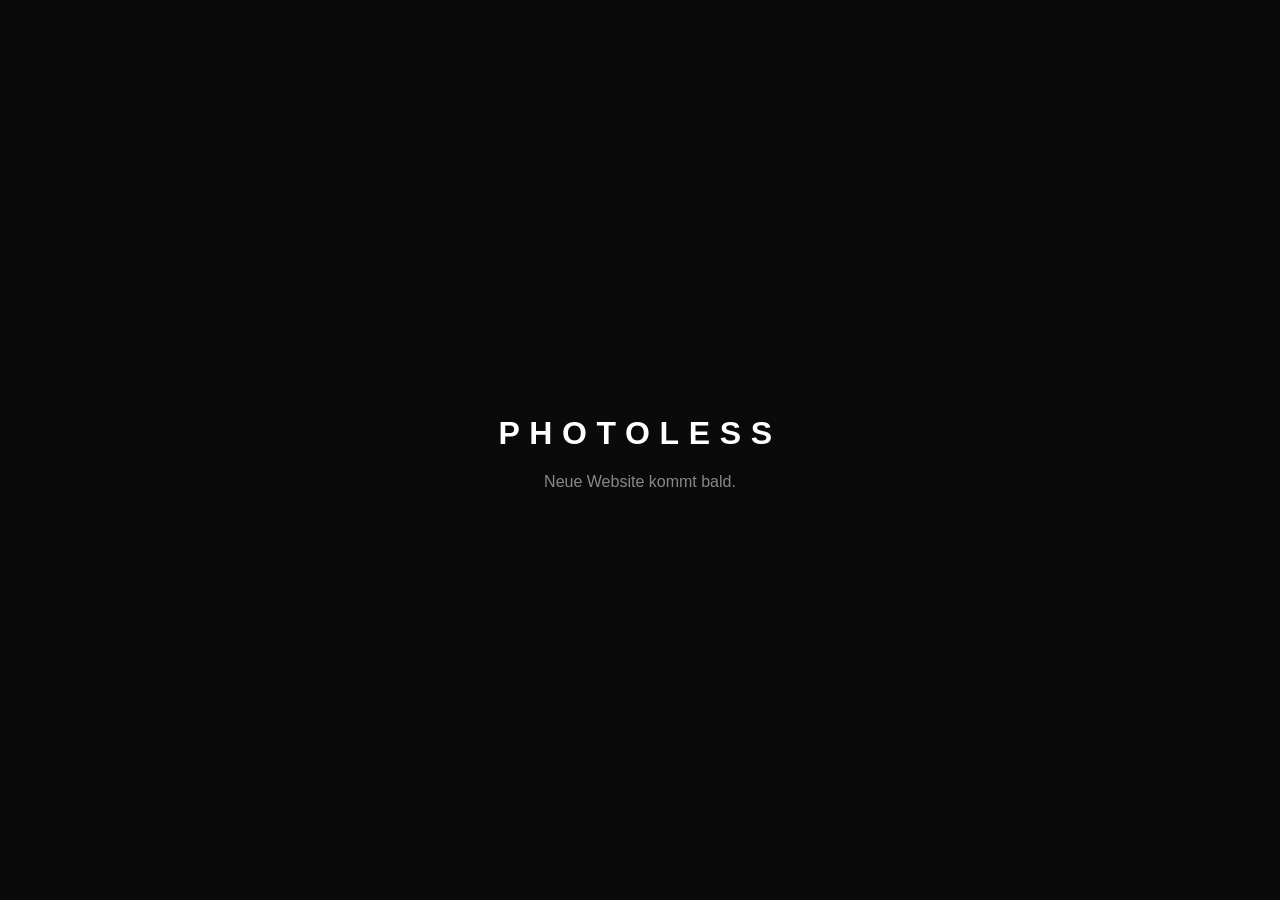
==== index.html @ 4a29cacd "chore: initial scaffold" ====
<!DOCTYPE html>
<html lang="de">
<head>
  <meta charset="UTF-8">
  <meta name="viewport" content="width=device-width, initial-scale=1.0">
  <title>Photoless — Coming Soon</title>
  <style>
    body { margin: 0; font-family: sans-serif; background: #0a0a0a; color: #fff;
           display: flex; align-items: center; justify-content: center; height: 100vh; text-align: center; }
    h1 { font-size: 2rem; letter-spacing: 0.3em; text-transform: uppercase; }
    p  { color: #888; margin-top: 1rem; }
  </style>
</head>
<body>
  <div>
    <h1>Photoless</h1>
    <p>Neue Website kommt bald.</p>
  </div>
</body>
</html>
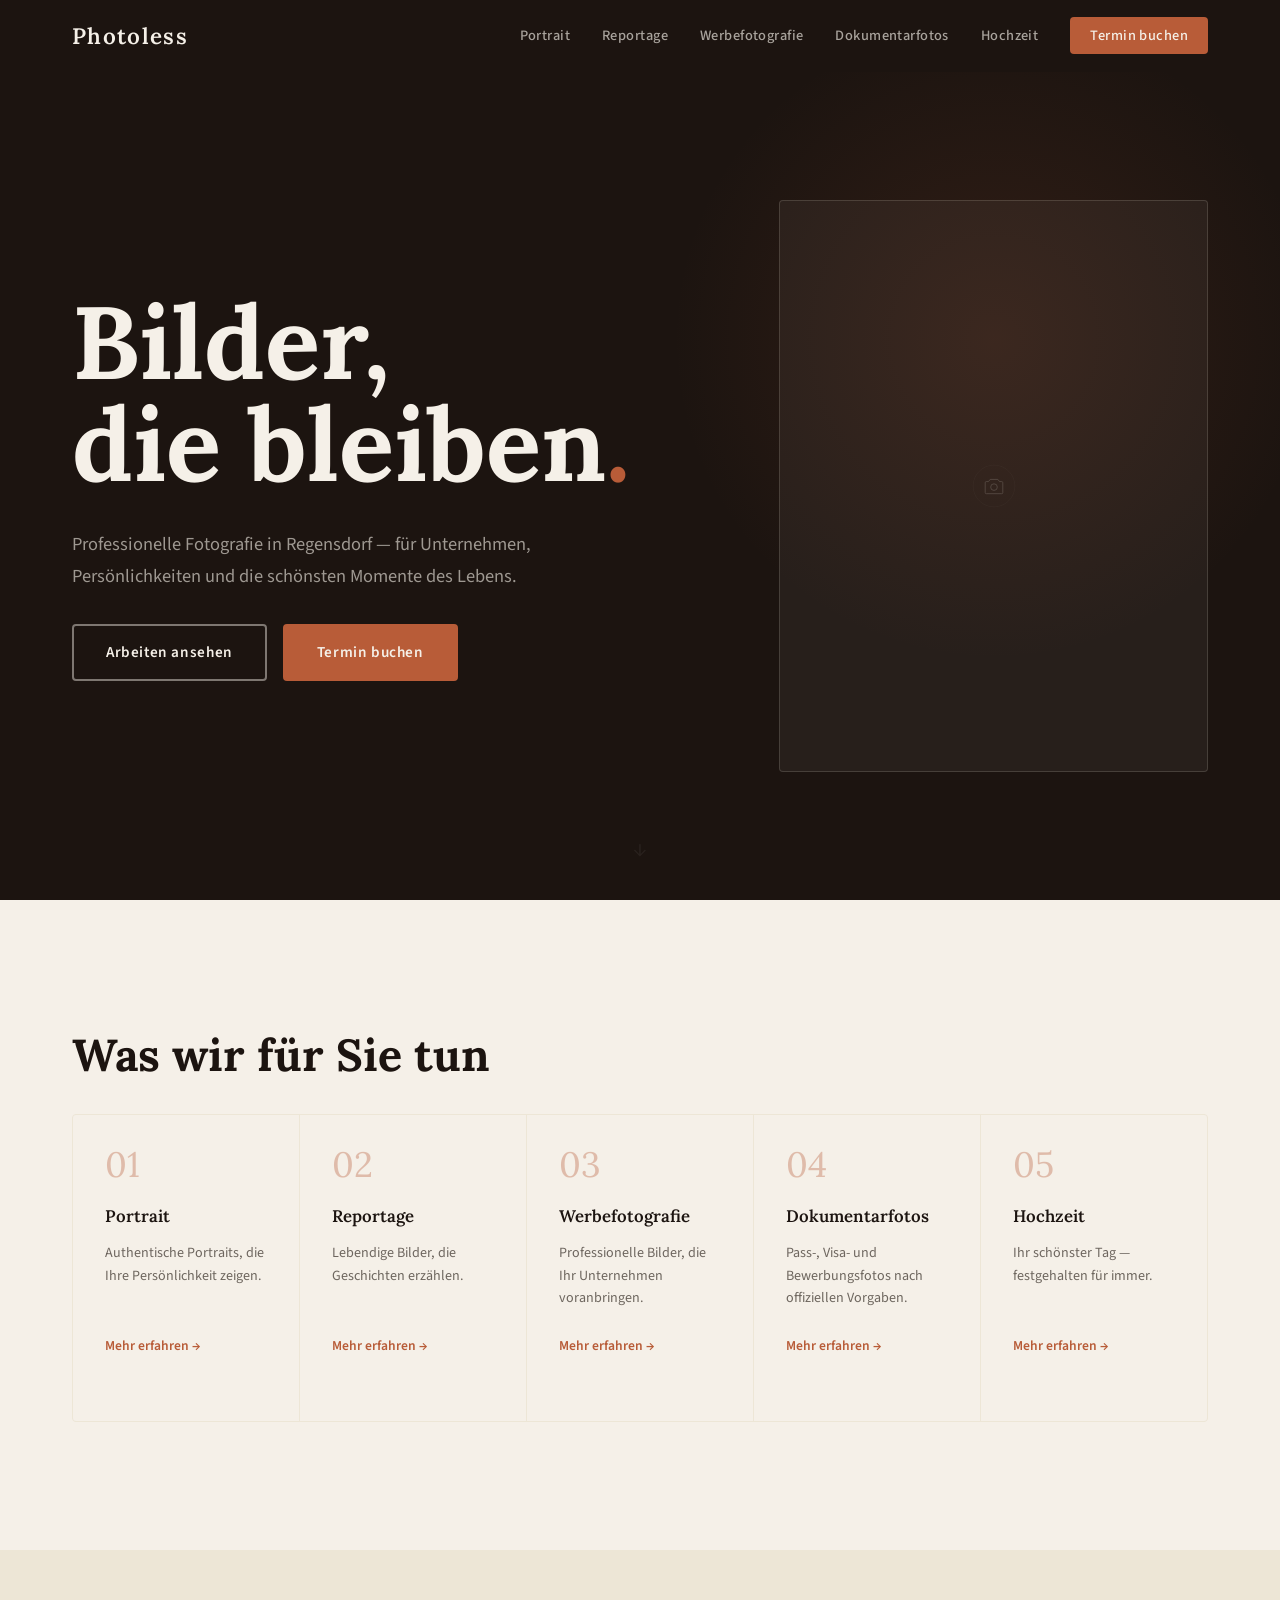
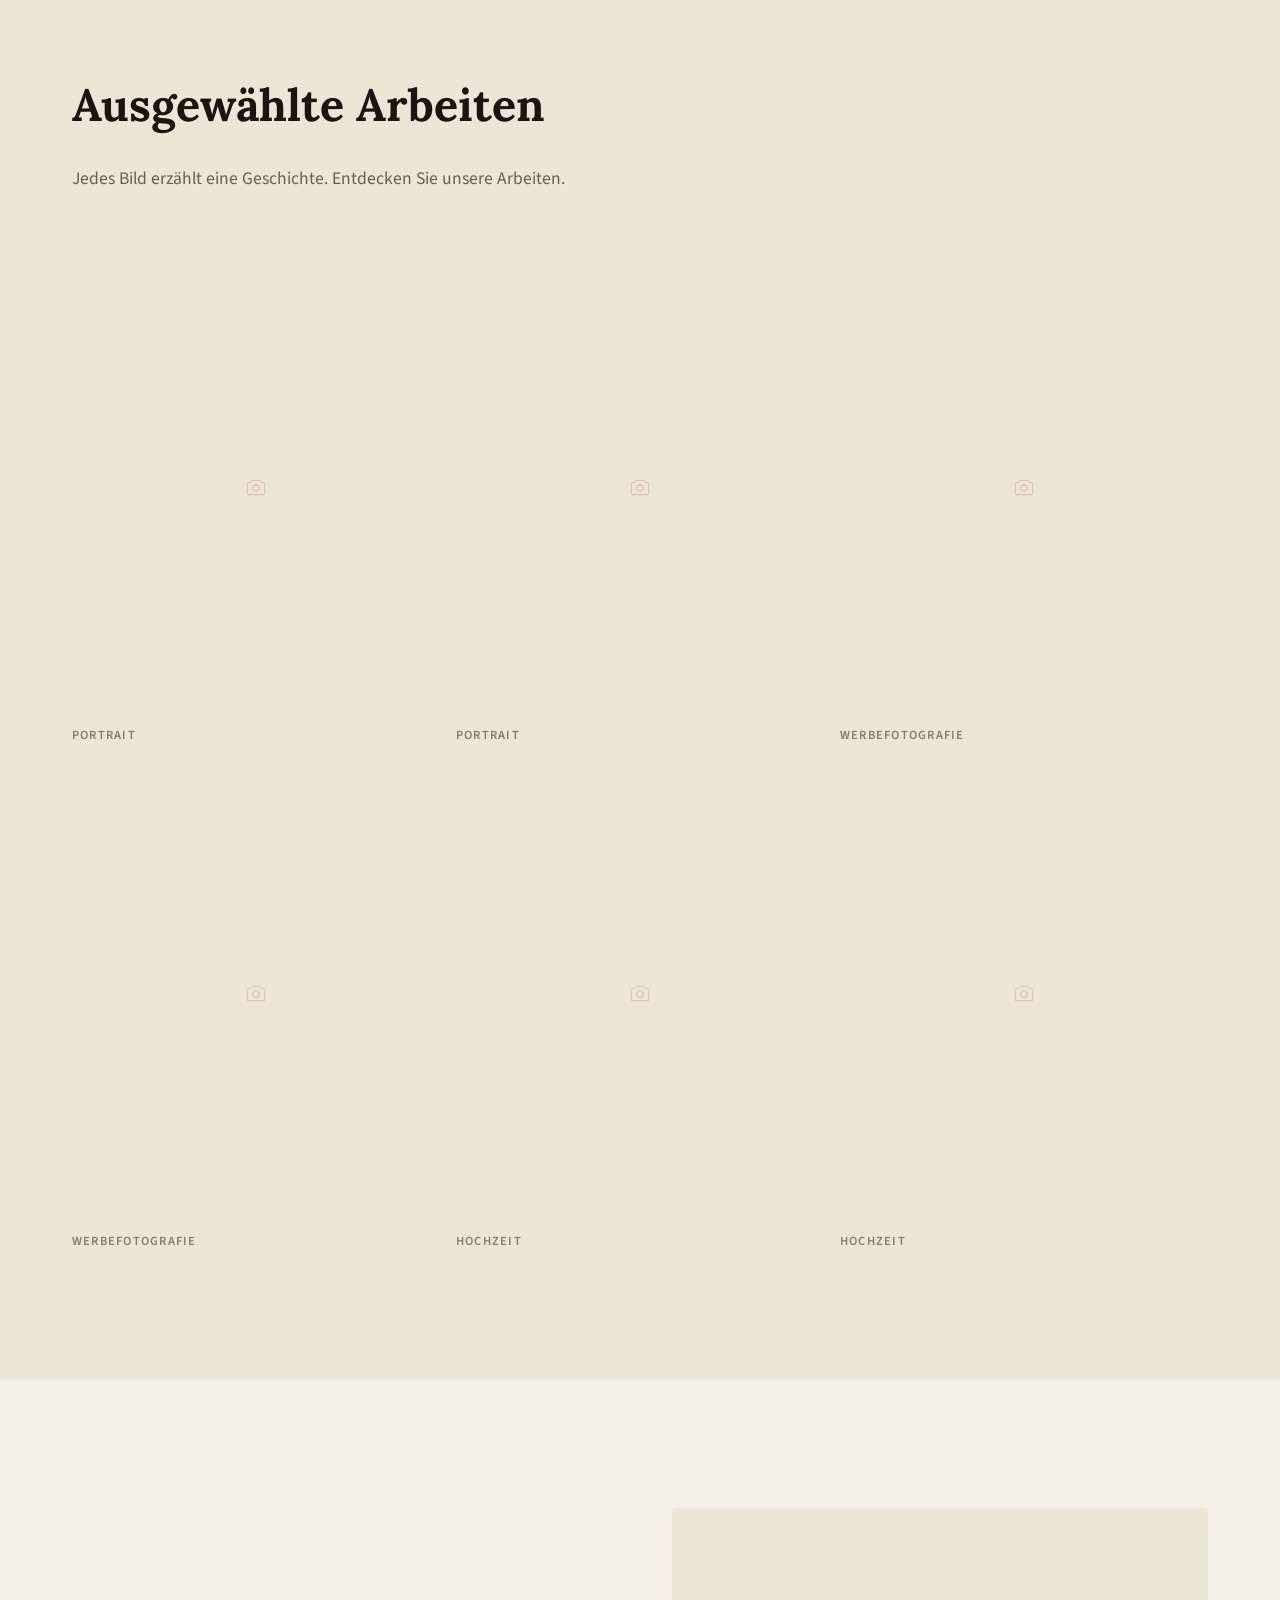
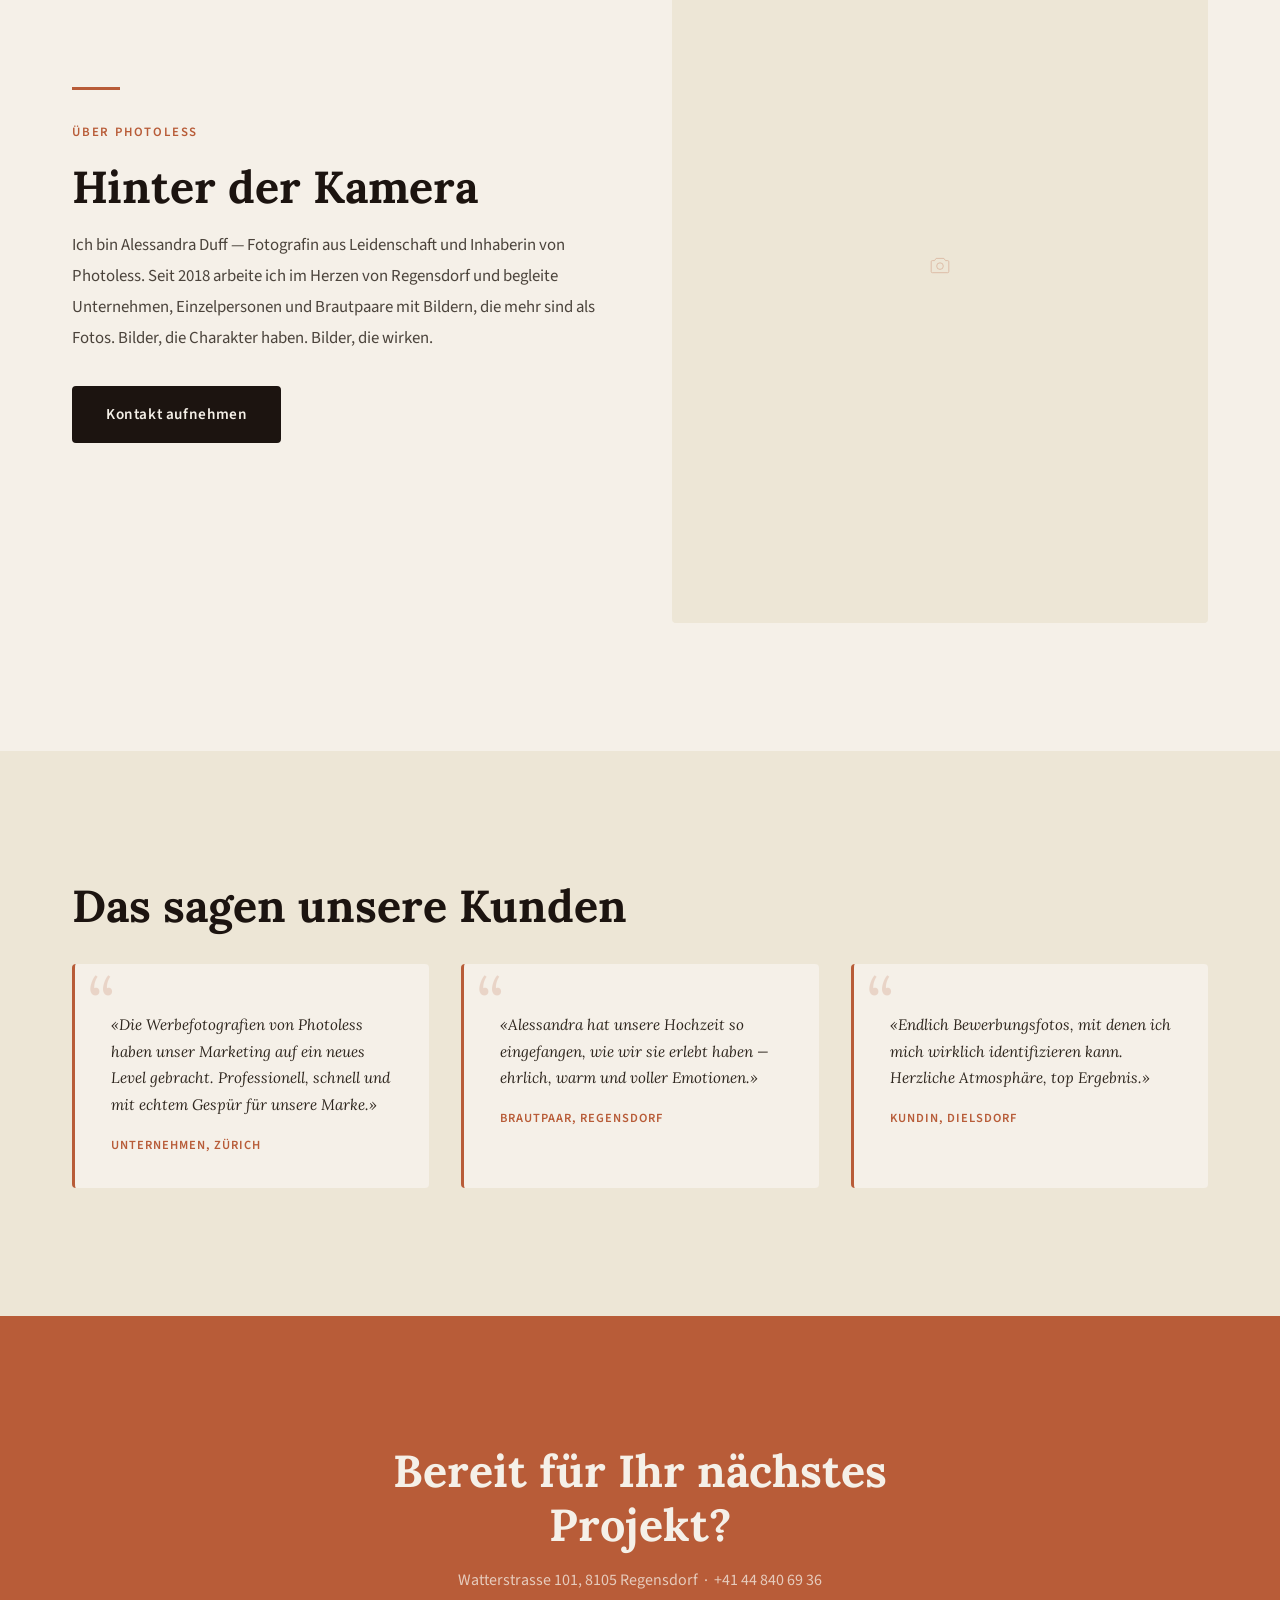
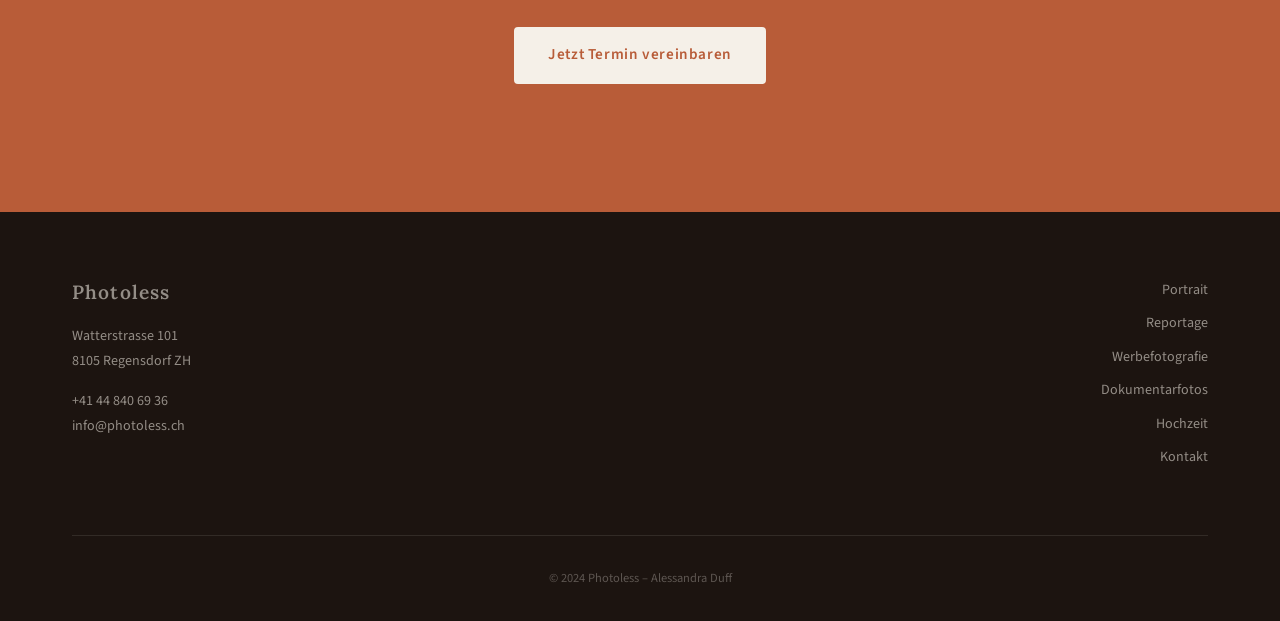
==== commit d600fecf: "feat: homepage" ====
--- a/index.html
+++ b/index.html
@@ -3,18 +3,259 @@
 <head>
   <meta charset="UTF-8">
   <meta name="viewport" content="width=device-width, initial-scale=1.0">
-  <title>Photoless — Coming Soon</title>
-  <style>
-    body { margin: 0; font-family: sans-serif; background: #0a0a0a; color: #fff;
-           display: flex; align-items: center; justify-content: center; height: 100vh; text-align: center; }
-    h1 { font-size: 2rem; letter-spacing: 0.3em; text-transform: uppercase; }
-    p  { color: #888; margin-top: 1rem; }
-  </style>
+  <title>Photoless – Fotostudio Regensdorf | Portrait, Werbung &amp; Hochzeit</title>
+  <meta name="description" content="Professionelle Fotografie in Regensdorf ZH. Portraitfotos, Werbefotografie und Hochzeitsreportagen – individuell, hochwertig, unvergesslich. Jetzt Termin buchen.">
+  <meta property="og:title" content="Photoless – Fotostudio Regensdorf">
+  <meta property="og:description" content="Professionelle Fotografie in Regensdorf ZH. Portraitfotos, Werbefotografie und Hochzeitsreportagen.">
+  <meta property="og:type" content="website">
+  <link rel="icon" href="assets/icons/favicon.svg" type="image/svg+xml">
+  <link rel="preconnect" href="https://fonts.googleapis.com">
+  <link rel="preconnect" href="https://fonts.gstatic.com" crossorigin>
+  <link href="https://fonts.googleapis.com/css2?family=Lora:ital,wght@0,400;0,500;0,600;0,700;1,400;1,500&family=Source+Sans+3:wght@300;400;500;600&display=swap" rel="stylesheet">
+  <link rel="stylesheet" href="css/reset.css">
+  <link rel="stylesheet" href="css/variables.css">
+  <link rel="stylesheet" href="css/style.css">
 </head>
 <body>
-  <div>
-    <h1>Photoless</h1>
-    <p>Neue Website kommt bald.</p>
-  </div>
+
+  <!-- ── HEADER ────────────────────────────────────────────── -->
+  <header class="site-header" id="site-header">
+    <div class="header-inner">
+      <a href="index.html" class="logo">Photoless</a>
+      <nav class="main-nav" id="main-nav" aria-label="Hauptnavigation">
+        <ul>
+          <li><a href="portrait.html">Portrait</a></li>
+          <li><a href="reportage.html">Reportage</a></li>
+          <li><a href="werbung.html">Werbefotografie</a></li>
+          <li><a href="dokumente.html">Dokumentarfotos</a></li>
+          <li><a href="hochzeit.html">Hochzeit</a></li>
+          <li><a href="kontakt.html" class="nav-cta">Termin buchen</a></li>
+        </ul>
+      </nav>
+      <button class="hamburger" id="hamburger" aria-label="Menü öffnen" aria-expanded="false" aria-controls="main-nav">
+        <span></span>
+        <span></span>
+        <span></span>
+      </button>
+    </div>
+  </header>
+
+  <main>
+
+    <!-- ── HERO ──────────────────────────────────────────────── -->
+    <section class="hero">
+      <div class="hero-inner">
+        <div class="hero-text">
+          <h1>Bilder,<br>die bleiben<span class="accent-dot">.</span></h1>
+          <p class="hero-subline">Professionelle Fotografie in Regensdorf — für Unternehmen, Persönlichkeiten und die schönsten Momente des Lebens.</p>
+          <div class="hero-ctas">
+            <a href="#portfolio" class="btn btn-outline">Arbeiten ansehen</a>
+            <a href="kontakt.html" class="btn btn-accent">Termin buchen</a>
+          </div>
+        </div>
+        <div class="hero-visual" aria-hidden="true">
+          <div class="img-placeholder img-placeholder--large">
+            <svg viewBox="0 0 80 80" fill="none" xmlns="http://www.w3.org/2000/svg" aria-hidden="true">
+              <circle cx="40" cy="40" r="38" stroke="currentColor" stroke-width="1" opacity="0.25"/>
+              <path d="M24 52V34a2 2 0 012-2h4l3-4h14l3 4h4a2 2 0 012 2v18a2 2 0 01-2 2H26a2 2 0 01-2-2z" stroke="currentColor" stroke-width="1.5" stroke-linejoin="round"/>
+              <circle cx="40" cy="42" r="6" stroke="currentColor" stroke-width="1.5"/>
+            </svg>
+          </div>
+        </div>
+      </div>
+      <div class="hero-scroll-hint" aria-hidden="true">↓</div>
+    </section>
+
+    <!-- ── SERVICES ──────────────────────────────────────────── -->
+    <section class="services section-pad" id="leistungen">
+      <div class="container">
+        <h2 class="section-title fade-in">Was wir für Sie tun</h2>
+        <div class="services-grid">
+          <a href="portrait.html" class="service-card fade-in">
+            <span class="service-num">01</span>
+            <h3>Portrait</h3>
+            <p>Authentische Portraits, die Ihre Persönlichkeit zeigen.</p>
+            <span class="service-arrow">Mehr erfahren →</span>
+          </a>
+          <a href="reportage.html" class="service-card fade-in">
+            <span class="service-num">02</span>
+            <h3>Reportage</h3>
+            <p>Lebendige Bilder, die Geschichten erzählen.</p>
+            <span class="service-arrow">Mehr erfahren →</span>
+          </a>
+          <a href="werbung.html" class="service-card fade-in">
+            <span class="service-num">03</span>
+            <h3>Werbefotografie</h3>
+            <p>Professionelle Bilder, die Ihr Unternehmen voranbringen.</p>
+            <span class="service-arrow">Mehr erfahren →</span>
+          </a>
+          <a href="dokumente.html" class="service-card fade-in">
+            <span class="service-num">04</span>
+            <h3>Dokumentarfotos</h3>
+            <p>Pass-, Visa- und Bewerbungsfotos nach offiziellen Vorgaben.</p>
+            <span class="service-arrow">Mehr erfahren →</span>
+          </a>
+          <a href="hochzeit.html" class="service-card fade-in">
+            <span class="service-num">05</span>
+            <h3>Hochzeit</h3>
+            <p>Ihr schönster Tag — festgehalten für immer.</p>
+            <span class="service-arrow">Mehr erfahren →</span>
+          </a>
+        </div>
+      </div>
+    </section>
+
+    <!-- ── PORTFOLIO TEASER ───────────────────────────────────── -->
+    <section class="portfolio section-pad" id="portfolio">
+      <div class="container">
+        <div class="section-header fade-in">
+          <h2 class="section-title">Ausgewählte Arbeiten</h2>
+          <p>Jedes Bild erzählt eine Geschichte. Entdecken Sie unsere Arbeiten.</p>
+        </div>
+        <div class="portfolio-grid">
+          <a href="portrait.html" class="portfolio-item fade-in">
+            <div class="img-placeholder" role="img" aria-label="Portraitfoto">
+              <svg viewBox="0 0 80 80" fill="none" xmlns="http://www.w3.org/2000/svg" aria-hidden="true">
+                <path d="M24 52V34a2 2 0 012-2h4l3-4h14l3 4h4a2 2 0 012 2v18a2 2 0 01-2 2H26a2 2 0 01-2-2z" stroke="currentColor" stroke-width="1.5" stroke-linejoin="round"/>
+                <circle cx="40" cy="42" r="6" stroke="currentColor" stroke-width="1.5"/>
+              </svg>
+            </div>
+            <span class="portfolio-label">Portrait</span>
+          </a>
+          <a href="portrait.html" class="portfolio-item fade-in">
+            <div class="img-placeholder" role="img" aria-label="Portraitfoto">
+              <svg viewBox="0 0 80 80" fill="none" xmlns="http://www.w3.org/2000/svg" aria-hidden="true">
+                <path d="M24 52V34a2 2 0 012-2h4l3-4h14l3 4h4a2 2 0 012 2v18a2 2 0 01-2 2H26a2 2 0 01-2-2z" stroke="currentColor" stroke-width="1.5" stroke-linejoin="round"/>
+                <circle cx="40" cy="42" r="6" stroke="currentColor" stroke-width="1.5"/>
+              </svg>
+            </div>
+            <span class="portfolio-label">Portrait</span>
+          </a>
+          <a href="werbung.html" class="portfolio-item fade-in">
+            <div class="img-placeholder" role="img" aria-label="Werbefoto">
+              <svg viewBox="0 0 80 80" fill="none" xmlns="http://www.w3.org/2000/svg" aria-hidden="true">
+                <path d="M24 52V34a2 2 0 012-2h4l3-4h14l3 4h4a2 2 0 012 2v18a2 2 0 01-2 2H26a2 2 0 01-2-2z" stroke="currentColor" stroke-width="1.5" stroke-linejoin="round"/>
+                <circle cx="40" cy="42" r="6" stroke="currentColor" stroke-width="1.5"/>
+              </svg>
+            </div>
+            <span class="portfolio-label">Werbefotografie</span>
+          </a>
+          <a href="werbung.html" class="portfolio-item fade-in">
+            <div class="img-placeholder" role="img" aria-label="Werbefoto">
+              <svg viewBox="0 0 80 80" fill="none" xmlns="http://www.w3.org/2000/svg" aria-hidden="true">
+                <path d="M24 52V34a2 2 0 012-2h4l3-4h14l3 4h4a2 2 0 012 2v18a2 2 0 01-2 2H26a2 2 0 01-2-2z" stroke="currentColor" stroke-width="1.5" stroke-linejoin="round"/>
+                <circle cx="40" cy="42" r="6" stroke="currentColor" stroke-width="1.5"/>
+              </svg>
+            </div>
+            <span class="portfolio-label">Werbefotografie</span>
+          </a>
+          <a href="hochzeit.html" class="portfolio-item fade-in">
+            <div class="img-placeholder" role="img" aria-label="Hochzeitsfoto">
+              <svg viewBox="0 0 80 80" fill="none" xmlns="http://www.w3.org/2000/svg" aria-hidden="true">
+                <path d="M24 52V34a2 2 0 012-2h4l3-4h14l3 4h4a2 2 0 012 2v18a2 2 0 01-2 2H26a2 2 0 01-2-2z" stroke="currentColor" stroke-width="1.5" stroke-linejoin="round"/>
+                <circle cx="40" cy="42" r="6" stroke="currentColor" stroke-width="1.5"/>
+              </svg>
+            </div>
+            <span class="portfolio-label">Hochzeit</span>
+          </a>
+          <a href="hochzeit.html" class="portfolio-item fade-in">
+            <div class="img-placeholder" role="img" aria-label="Hochzeitsfoto">
+              <svg viewBox="0 0 80 80" fill="none" xmlns="http://www.w3.org/2000/svg" aria-hidden="true">
+                <path d="M24 52V34a2 2 0 012-2h4l3-4h14l3 4h4a2 2 0 012 2v18a2 2 0 01-2 2H26a2 2 0 01-2-2z" stroke="currentColor" stroke-width="1.5" stroke-linejoin="round"/>
+                <circle cx="40" cy="42" r="6" stroke="currentColor" stroke-width="1.5"/>
+              </svg>
+            </div>
+            <span class="portfolio-label">Hochzeit</span>
+          </a>
+        </div>
+      </div>
+    </section>
+
+    <!-- ── ABOUT ──────────────────────────────────────────────── -->
+    <section class="about section-pad">
+      <div class="container">
+        <div class="about-inner">
+          <div class="about-text fade-in">
+            <span class="eyebrow">Über Photoless</span>
+            <h2>Hinter der Kamera</h2>
+            <p>Ich bin Alessandra Duff — Fotografin aus Leidenschaft und Inhaberin von Photoless. Seit 2018 arbeite ich im Herzen von Regensdorf und begleite Unternehmen, Einzelpersonen und Brautpaare mit Bildern, die mehr sind als Fotos. Bilder, die Charakter haben. Bilder, die wirken.</p>
+            <a href="kontakt.html" class="btn btn-primary">Kontakt aufnehmen</a>
+          </div>
+          <div class="about-image fade-in">
+            <div class="img-placeholder img-placeholder--portrait" role="img" aria-label="Alessandra Duff, Fotografin bei Photoless">
+              <svg viewBox="0 0 80 80" fill="none" xmlns="http://www.w3.org/2000/svg" aria-hidden="true">
+                <path d="M24 52V34a2 2 0 012-2h4l3-4h14l3 4h4a2 2 0 012 2v18a2 2 0 01-2 2H26a2 2 0 01-2-2z" stroke="currentColor" stroke-width="1.5" stroke-linejoin="round"/>
+                <circle cx="40" cy="42" r="6" stroke="currentColor" stroke-width="1.5"/>
+              </svg>
+            </div>
+          </div>
+        </div>
+      </div>
+    </section>
+
+    <!-- ── TESTIMONIALS ───────────────────────────────────────── -->
+    <section class="testimonials section-pad">
+      <div class="container">
+        <h2 class="section-title fade-in">Das sagen unsere Kunden</h2>
+        <div class="testimonials-grid">
+          <blockquote class="testimonial fade-in">
+            <p>«Die Werbefotografien von Photoless haben unser Marketing auf ein neues Level gebracht. Professionell, schnell und mit echtem Gespür für unsere Marke.»</p>
+            <cite>Unternehmen, Zürich</cite>
+          </blockquote>
+          <blockquote class="testimonial fade-in">
+            <p>«Alessandra hat unsere Hochzeit so eingefangen, wie wir sie erlebt haben — ehrlich, warm und voller Emotionen.»</p>
+            <cite>Brautpaar, Regensdorf</cite>
+          </blockquote>
+          <blockquote class="testimonial fade-in">
+            <p>«Endlich Bewerbungsfotos, mit denen ich mich wirklich identifizieren kann. Herzliche Atmosphäre, top Ergebnis.»</p>
+            <cite>Kundin, Dielsdorf</cite>
+          </blockquote>
+        </div>
+      </div>
+    </section>
+
+    <!-- ── CONTACT TEASER ─────────────────────────────────────── -->
+    <section class="contact-teaser">
+      <div class="container">
+        <div class="contact-teaser-inner fade-in">
+          <h2>Bereit für Ihr nächstes Projekt?</h2>
+          <p>Watterstrasse 101, 8105 Regensdorf &nbsp;·&nbsp; +41 44 840 69 36</p>
+          <a href="kontakt.html" class="btn btn-light">Jetzt Termin vereinbaren</a>
+        </div>
+      </div>
+    </section>
+
+  </main>
+
+  <!-- ── FOOTER ─────────────────────────────────────────────── -->
+  <footer class="site-footer">
+    <div class="container">
+      <div class="footer-inner">
+        <div class="footer-brand">
+          <a href="index.html" class="logo">Photoless</a>
+          <p>Watterstrasse 101<br>8105 Regensdorf ZH</p>
+          <p>
+            <a href="tel:+41448406936">+41 44 840 69 36</a><br>
+            <a href="mailto:info@photoless.ch">info@photoless.ch</a>
+          </p>
+        </div>
+        <nav class="footer-nav" aria-label="Footer-Navigation">
+          <ul>
+            <li><a href="portrait.html">Portrait</a></li>
+            <li><a href="reportage.html">Reportage</a></li>
+            <li><a href="werbung.html">Werbefotografie</a></li>
+            <li><a href="dokumente.html">Dokumentarfotos</a></li>
+            <li><a href="hochzeit.html">Hochzeit</a></li>
+            <li><a href="kontakt.html">Kontakt</a></li>
+          </ul>
+        </nav>
+      </div>
+      <div class="footer-bottom">
+        <p>© 2024 Photoless – Alessandra Duff</p>
+      </div>
+    </div>
+  </footer>
+
+  <script src="js/main.js"></script>
 </body>
 </html>
--- a/css/variables.css
+++ b/css/variables.css
@@ -0,0 +1,27 @@
+:root {
+  /* Palette — Warme Textur */
+  --color-bg:      #f5f0e8;
+  --color-surface: #ede6d6;
+  --color-primary: #1c1410;
+  --color-accent:  #b85c38;
+  --color-text:    #2e261e;
+
+  /* Typography */
+  --font-heading: 'Lora', serif;
+  --font-body:    'Source Sans 3', sans-serif;
+
+  /* Spacing scale */
+  --space-xs:  0.5rem;
+  --space-sm:  1rem;
+  --space-md:  2rem;
+  --space-lg:  4rem;
+  --space-xl:  8rem;
+
+  /* Layout */
+  --max-width:     1200px;
+  --border-radius: 4px;
+  --transition:    all 0.3s ease;
+
+  /* Header */
+  --header-height: 72px;
+}
--- a/css/style.css
+++ b/css/style.css
@@ -0,0 +1,1197 @@
+/* ============================================================
+   PHOTOLESS — style.css
+   All component and layout styles.
+   All values reference css/variables.css.
+   ============================================================ */
+
+/* ── BASE ─────────────────────────────────────────────────── */
+body {
+  font-family: var(--font-body);
+  background-color: var(--color-bg);
+  color: var(--color-text);
+  font-size: 1rem;
+  line-height: 1.7;
+}
+
+h1, h2, h3, h4 {
+  font-family: var(--font-heading);
+  color: var(--color-primary);
+  line-height: 1.2;
+}
+
+a {
+  transition: var(--transition);
+}
+
+/* ── UTILITIES ────────────────────────────────────────────── */
+.container {
+  width: 100%;
+  max-width: var(--max-width);
+  margin: 0 auto;
+  padding: 0 var(--space-md);
+}
+
+.section-pad {
+  padding: var(--space-lg) 0;
+}
+
+@media (min-width: 768px) {
+  .section-pad {
+    padding: var(--space-xl) 0;
+  }
+}
+
+.section-title {
+  font-size: clamp(1.8rem, 4vw, 2.8rem);
+  margin-bottom: var(--space-md);
+}
+
+.section-header {
+  max-width: 600px;
+  margin-bottom: var(--space-lg);
+}
+
+.section-header p {
+  font-size: 1.1rem;
+  opacity: 0.7;
+}
+
+.eyebrow {
+  display: block;
+  font-family: var(--font-body);
+  font-size: 0.8rem;
+  font-weight: 600;
+  letter-spacing: 0.14em;
+  text-transform: uppercase;
+  color: var(--color-accent);
+  margin-bottom: var(--space-sm);
+}
+
+/* ── SCROLL ANIMATION ─────────────────────────────────────── */
+.fade-in {
+  opacity: 0;
+  transform: translateY(28px);
+  transition: opacity 0.65s ease, transform 0.65s ease;
+}
+
+.fade-in.is-visible {
+  opacity: 1;
+  transform: translateY(0);
+}
+
+/* ── BUTTONS ──────────────────────────────────────────────── */
+.btn {
+  display: inline-block;
+  padding: 0.85rem 2rem;
+  font-family: var(--font-body);
+  font-size: 0.95rem;
+  font-weight: 600;
+  letter-spacing: 0.04em;
+  border-radius: var(--border-radius);
+  border: 2px solid transparent;
+  cursor: pointer;
+  transition: var(--transition);
+}
+
+.btn-accent {
+  background-color: var(--color-accent);
+  color: var(--color-bg);
+  border-color: var(--color-accent);
+}
+.btn-accent:hover {
+  background-color: transparent;
+  color: var(--color-accent);
+}
+
+.btn-outline {
+  background-color: transparent;
+  color: var(--color-bg);
+  border-color: rgba(245, 240, 232, 0.45);
+}
+.btn-outline:hover {
+  border-color: var(--color-bg);
+  background-color: rgba(245, 240, 232, 0.08);
+}
+
+.btn-primary {
+  background-color: var(--color-primary);
+  color: var(--color-bg);
+  border-color: var(--color-primary);
+}
+.btn-primary:hover {
+  background-color: var(--color-accent);
+  border-color: var(--color-accent);
+}
+
+.btn-light {
+  background-color: var(--color-bg);
+  color: var(--color-accent);
+  border-color: var(--color-bg);
+}
+.btn-light:hover {
+  background-color: transparent;
+  color: var(--color-bg);
+  border-color: var(--color-bg);
+}
+
+/* ── IMAGE PLACEHOLDER ────────────────────────────────────── */
+.img-placeholder {
+  background-color: var(--color-surface);
+  display: flex;
+  align-items: center;
+  justify-content: center;
+  width: 100%;
+  aspect-ratio: 4 / 5;
+  border-radius: var(--border-radius);
+  overflow: hidden;
+}
+
+.img-placeholder svg {
+  width: 44px;
+  height: 44px;
+  color: var(--color-accent);
+  opacity: 0.35;
+}
+
+.img-placeholder--large {
+  aspect-ratio: 3 / 4;
+  background-color: rgba(245, 240, 232, 0.05);
+  border: 1px solid rgba(245, 240, 232, 0.15);
+}
+
+.img-placeholder--large svg {
+  color: var(--color-bg);
+  opacity: 0.2;
+}
+
+.img-placeholder--portrait {
+  aspect-ratio: 3 / 4;
+}
+
+.img-placeholder--landscape {
+  aspect-ratio: 16 / 9;
+}
+
+/* Real image styles — ready for when photos arrive */
+.img-placeholder img {
+  width: 100%;
+  height: 100%;
+  object-fit: cover;
+}
+
+/* ── HEADER ───────────────────────────────────────────────── */
+.site-header {
+  position: sticky;
+  top: 0;
+  z-index: 100;
+  height: var(--header-height);
+  background-color: var(--color-primary);
+}
+
+.header-inner {
+  max-width: var(--max-width);
+  margin: 0 auto;
+  padding: 0 var(--space-md);
+  height: 100%;
+  display: flex;
+  align-items: center;
+  justify-content: space-between;
+}
+
+.logo {
+  font-family: var(--font-heading);
+  font-size: 1.4rem;
+  font-weight: 600;
+  color: var(--color-bg);
+  letter-spacing: 0.06em;
+  transition: var(--transition);
+}
+
+.logo:hover {
+  color: var(--color-accent);
+}
+
+.main-nav ul {
+  display: flex;
+  align-items: center;
+  gap: var(--space-md);
+}
+
+.main-nav a {
+  font-size: 0.9rem;
+  font-weight: 500;
+  color: rgba(245, 240, 232, 0.65);
+  letter-spacing: 0.03em;
+}
+
+.main-nav a:hover {
+  color: var(--color-bg);
+}
+
+.main-nav a.active {
+  color: var(--color-accent);
+}
+
+.nav-cta {
+  background-color: var(--color-accent) !important;
+  color: var(--color-bg) !important;
+  padding: 0.5rem 1.25rem;
+  border-radius: var(--border-radius);
+}
+
+.nav-cta:hover {
+  background-color: transparent !important;
+  color: var(--color-accent) !important;
+  outline: 2px solid var(--color-accent);
+  outline-offset: -2px;
+}
+
+/* ── HAMBURGER ────────────────────────────────────────────── */
+.hamburger {
+  display: none;
+  flex-direction: column;
+  justify-content: space-between;
+  width: 28px;
+  height: 18px;
+  background: none;
+  border: none;
+  cursor: pointer;
+  padding: 0;
+  z-index: 101;
+}
+
+.hamburger span {
+  display: block;
+  height: 2px;
+  background-color: var(--color-bg);
+  border-radius: 2px;
+  transition: var(--transition);
+}
+
+.hamburger.is-open span:nth-child(1) {
+  transform: translateY(8px) rotate(45deg);
+}
+.hamburger.is-open span:nth-child(2) {
+  opacity: 0;
+}
+.hamburger.is-open span:nth-child(3) {
+  transform: translateY(-8px) rotate(-45deg);
+}
+
+@media (max-width: 767px) {
+  .hamburger {
+    display: flex;
+  }
+
+  .main-nav {
+    position: fixed;
+    inset: var(--header-height) 0 0 0;
+    background-color: var(--color-primary);
+    display: flex;
+    align-items: center;
+    justify-content: center;
+    transform: translateX(100%);
+    transition: transform 0.4s cubic-bezier(0.77, 0, 0.175, 1);
+    z-index: 99;
+  }
+
+  .main-nav.is-open {
+    transform: translateX(0);
+  }
+
+  .main-nav ul {
+    flex-direction: column;
+    align-items: center;
+    gap: var(--space-md);
+  }
+
+  .main-nav a {
+    font-size: 1.5rem;
+    color: rgba(245, 240, 232, 0.75) !important;
+  }
+
+  .main-nav a:hover {
+    color: var(--color-bg) !important;
+  }
+
+  .nav-cta {
+    padding: 0.75rem 2rem !important;
+    font-size: 1.1rem !important;
+  }
+}
+
+/* ── HERO ─────────────────────────────────────────────────── */
+.hero {
+  background-color: var(--color-primary);
+  min-height: calc(100vh - var(--header-height));
+  display: flex;
+  flex-direction: column;
+  justify-content: center;
+  position: relative;
+  overflow: hidden;
+}
+
+/* Subtle radial glow behind the headline */
+.hero::before {
+  content: '';
+  position: absolute;
+  top: -10%;
+  right: -5%;
+  width: 60vw;
+  height: 60vw;
+  max-width: 700px;
+  max-height: 700px;
+  border-radius: 50%;
+  background: radial-gradient(circle, rgba(184, 92, 56, 0.14) 0%, transparent 65%);
+  pointer-events: none;
+}
+
+.hero-inner {
+  max-width: var(--max-width);
+  margin: 0 auto;
+  padding: var(--space-lg) var(--space-md);
+  display: grid;
+  grid-template-columns: 1fr;
+  gap: var(--space-lg);
+  align-items: center;
+  width: 100%;
+}
+
+@media (min-width: 768px) {
+  .hero-inner {
+    grid-template-columns: 3fr 2fr;
+    padding: var(--space-xl) var(--space-md);
+    min-height: calc(100vh - var(--header-height));
+  }
+}
+
+/* Hero text animates on load via CSS */
+.hero-text {
+  max-width: 700px;
+}
+
+.hero-text h1 {
+  font-size: clamp(3.2rem, 8vw, 6.5rem);
+  color: var(--color-bg);
+  line-height: 1.0;
+  margin-bottom: var(--space-md);
+  font-weight: 700;
+  animation: heroSlideUp 0.9s cubic-bezier(0.22, 1, 0.36, 1) both;
+}
+
+.accent-dot {
+  color: var(--color-accent);
+}
+
+.hero-subline {
+  font-size: clamp(1rem, 1.8vw, 1.15rem);
+  color: rgba(245, 240, 232, 0.6);
+  max-width: 500px;
+  margin-bottom: var(--space-md);
+  line-height: 1.75;
+  animation: heroSlideUp 0.9s 0.15s cubic-bezier(0.22, 1, 0.36, 1) both;
+}
+
+.hero-ctas {
+  display: flex;
+  gap: var(--space-sm);
+  flex-wrap: wrap;
+  animation: heroSlideUp 0.9s 0.28s cubic-bezier(0.22, 1, 0.36, 1) both;
+}
+
+@keyframes heroSlideUp {
+  from {
+    opacity: 0;
+    transform: translateY(32px);
+  }
+  to {
+    opacity: 1;
+    transform: translateY(0);
+  }
+}
+
+.hero-visual {
+  display: none;
+  animation: heroFadeIn 1.2s 0.4s ease both;
+}
+
+@media (min-width: 768px) {
+  .hero-visual {
+    display: block;
+  }
+}
+
+@keyframes heroFadeIn {
+  from { opacity: 0; }
+  to   { opacity: 1; }
+}
+
+.hero-scroll-hint {
+  position: absolute;
+  bottom: var(--space-md);
+  left: 50%;
+  transform: translateX(-50%);
+  color: rgba(245, 240, 232, 0.25);
+  font-size: 1.4rem;
+  animation: scrollBounce 2.5s 1.5s ease infinite both;
+}
+
+@keyframes scrollBounce {
+  0%, 100% { transform: translateX(-50%) translateY(0); opacity: 0.25; }
+  50%       { transform: translateX(-50%) translateY(8px); opacity: 0.5; }
+}
+
+/* ── SERVICES ─────────────────────────────────────────────── */
+.services {
+  background-color: var(--color-bg);
+}
+
+.services-grid {
+  display: grid;
+  grid-template-columns: 1fr;
+  gap: 1px;
+  background-color: var(--color-surface);
+  border: 1px solid var(--color-surface);
+  border-radius: var(--border-radius);
+  overflow: hidden;
+}
+
+@media (min-width: 600px) {
+  .services-grid {
+    grid-template-columns: repeat(2, 1fr);
+  }
+}
+
+@media (min-width: 1100px) {
+  .services-grid {
+    grid-template-columns: repeat(5, 1fr);
+  }
+}
+
+.service-card {
+  background-color: var(--color-bg);
+  padding: var(--space-md) var(--space-md) var(--space-lg);
+  display: flex;
+  flex-direction: column;
+  gap: var(--space-xs);
+  transition: background-color 0.3s ease;
+}
+
+.service-card:hover {
+  background-color: var(--color-primary);
+}
+
+.service-card:hover .service-num {
+  color: var(--color-accent);
+  opacity: 1;
+}
+
+.service-card:hover h3,
+.service-card:hover p,
+.service-card:hover .service-arrow {
+  color: var(--color-bg);
+}
+
+.service-num {
+  font-family: var(--font-heading);
+  font-size: 2.2rem;
+  font-weight: 400;
+  color: var(--color-accent);
+  opacity: 0.35;
+  line-height: 1;
+  margin-bottom: var(--space-sm);
+  transition: var(--transition);
+}
+
+.service-card h3 {
+  font-size: 1.05rem;
+  font-weight: 600;
+  margin-bottom: var(--space-xs);
+  transition: var(--transition);
+}
+
+.service-card p {
+  font-size: 0.88rem;
+  opacity: 0.68;
+  flex-grow: 1;
+  line-height: 1.6;
+  transition: color 0.3s ease;
+}
+
+.service-arrow {
+  font-size: 0.85rem;
+  font-weight: 600;
+  color: var(--color-accent);
+  margin-top: var(--space-sm);
+  transition: var(--transition);
+  display: inline-block;
+}
+
+.service-card:hover .service-arrow {
+  transform: translateX(4px);
+}
+
+/* ── PORTFOLIO TEASER ─────────────────────────────────────── */
+.portfolio {
+  background-color: var(--color-surface);
+}
+
+.portfolio-grid {
+  display: grid;
+  grid-template-columns: 1fr;
+  gap: var(--space-sm);
+}
+
+@media (min-width: 600px) {
+  .portfolio-grid {
+    grid-template-columns: repeat(2, 1fr);
+  }
+}
+
+@media (min-width: 1000px) {
+  .portfolio-grid {
+    grid-template-columns: repeat(3, 1fr);
+  }
+}
+
+.portfolio-item {
+  display: block;
+  position: relative;
+  overflow: hidden;
+  border-radius: var(--border-radius);
+}
+
+.portfolio-item .img-placeholder {
+  transition: transform 0.5s ease;
+}
+
+.portfolio-item:hover .img-placeholder {
+  transform: scale(1.04);
+}
+
+.portfolio-label {
+  display: block;
+  margin-top: var(--space-xs);
+  font-size: 0.78rem;
+  font-weight: 600;
+  letter-spacing: 0.1em;
+  text-transform: uppercase;
+  color: var(--color-text);
+  opacity: 0.55;
+  transition: var(--transition);
+}
+
+.portfolio-item:hover .portfolio-label {
+  color: var(--color-accent);
+  opacity: 1;
+}
+
+/* ── ABOUT ────────────────────────────────────────────────── */
+.about {
+  background-color: var(--color-bg);
+}
+
+.about-inner {
+  display: grid;
+  grid-template-columns: 1fr;
+  gap: var(--space-lg);
+  align-items: center;
+}
+
+@media (min-width: 768px) {
+  .about-inner {
+    grid-template-columns: 1fr 1fr;
+  }
+}
+
+.about-text::before {
+  content: '';
+  display: block;
+  width: 48px;
+  height: 3px;
+  background-color: var(--color-accent);
+  margin-bottom: var(--space-md);
+}
+
+.about-text h2 {
+  font-size: clamp(1.8rem, 4vw, 2.8rem);
+  margin-bottom: var(--space-sm);
+}
+
+.about-text p {
+  font-size: 1.05rem;
+  line-height: 1.85;
+  margin-bottom: var(--space-md);
+  opacity: 0.85;
+}
+
+/* ── TESTIMONIALS ─────────────────────────────────────────── */
+.testimonials {
+  background-color: var(--color-surface);
+}
+
+.testimonials-grid {
+  display: grid;
+  grid-template-columns: 1fr;
+  gap: var(--space-md);
+}
+
+@media (min-width: 768px) {
+  .testimonials-grid {
+    grid-template-columns: repeat(3, 1fr);
+  }
+}
+
+.testimonial {
+  background-color: var(--color-bg);
+  padding: var(--space-md) var(--space-md) var(--space-md) calc(var(--space-md) + 4px);
+  border-radius: var(--border-radius);
+  border-left: 3px solid var(--color-accent);
+  position: relative;
+}
+
+.testimonial::before {
+  content: '\201C';
+  font-family: var(--font-heading);
+  font-size: 4.5rem;
+  color: var(--color-accent);
+  opacity: 0.18;
+  position: absolute;
+  top: 0.25rem;
+  left: 0.75rem;
+  line-height: 1;
+  pointer-events: none;
+}
+
+.testimonial p {
+  font-family: var(--font-heading);
+  font-style: italic;
+  font-size: 0.95rem;
+  line-height: 1.75;
+  color: var(--color-text);
+  margin-top: var(--space-sm);
+}
+
+.testimonial cite {
+  display: block;
+  margin-top: var(--space-sm);
+  font-size: 0.78rem;
+  font-weight: 600;
+  letter-spacing: 0.08em;
+  text-transform: uppercase;
+  color: var(--color-accent);
+  font-style: normal;
+}
+
+/* ── CONTACT TEASER ───────────────────────────────────────── */
+.contact-teaser {
+  background-color: var(--color-accent);
+  padding: var(--space-lg) 0;
+}
+
+@media (min-width: 768px) {
+  .contact-teaser {
+    padding: var(--space-xl) 0;
+  }
+}
+
+.contact-teaser-inner {
+  text-align: center;
+  max-width: 580px;
+  margin: 0 auto;
+}
+
+.contact-teaser h2 {
+  font-size: clamp(1.8rem, 4vw, 2.8rem);
+  color: var(--color-bg);
+  margin-bottom: var(--space-sm);
+}
+
+.contact-teaser p {
+  color: rgba(245, 240, 232, 0.75);
+  font-size: 1rem;
+  margin-bottom: var(--space-md);
+}
+
+/* ── FOOTER ───────────────────────────────────────────────── */
+.site-footer {
+  background-color: var(--color-primary);
+  padding: var(--space-lg) 0 var(--space-md);
+}
+
+.footer-inner {
+  display: grid;
+  grid-template-columns: 1fr;
+  gap: var(--space-lg);
+  padding-bottom: var(--space-lg);
+  border-bottom: 1px solid rgba(245, 240, 232, 0.1);
+  margin-bottom: var(--space-md);
+}
+
+@media (min-width: 768px) {
+  .footer-inner {
+    grid-template-columns: 1fr 1fr;
+    align-items: start;
+  }
+}
+
+.footer-brand .logo {
+  display: inline-block;
+  margin-bottom: var(--space-sm);
+  font-size: 1.2rem;
+}
+
+.footer-brand p {
+  font-size: 0.88rem;
+  line-height: 1.75;
+  color: rgba(245, 240, 232, 0.55);
+  margin-bottom: var(--space-sm);
+}
+
+.footer-brand a {
+  color: rgba(245, 240, 232, 0.55);
+}
+
+.footer-brand a:hover {
+  color: var(--color-accent);
+}
+
+.footer-nav {
+  display: flex;
+  flex-direction: column;
+}
+
+@media (min-width: 768px) {
+  .footer-nav {
+    align-items: flex-end;
+  }
+}
+
+.footer-nav ul {
+  display: flex;
+  flex-direction: column;
+  gap: 0.4rem;
+}
+
+@media (min-width: 768px) {
+  .footer-nav ul {
+    align-items: flex-end;
+  }
+}
+
+.footer-nav a {
+  font-size: 0.88rem;
+  color: rgba(245, 240, 232, 0.55);
+  transition: var(--transition);
+}
+
+.footer-nav a:hover {
+  color: var(--color-bg);
+}
+
+.footer-bottom {
+  text-align: center;
+}
+
+.footer-bottom p {
+  font-size: 0.78rem;
+  color: rgba(245, 240, 232, 0.3);
+}
+
+/* ── PAGE HEROES (inner pages) ────────────────────────────── */
+.page-hero {
+  background-color: var(--color-primary);
+  padding: var(--space-xl) 0 var(--space-lg);
+  position: relative;
+  overflow: hidden;
+}
+
+.page-hero::before {
+  content: '';
+  position: absolute;
+  bottom: -20%;
+  right: -5%;
+  width: 40vw;
+  height: 40vw;
+  max-width: 500px;
+  max-height: 500px;
+  border-radius: 50%;
+  background: radial-gradient(circle, rgba(184, 92, 56, 0.12) 0%, transparent 65%);
+  pointer-events: none;
+}
+
+.page-hero-inner {
+  max-width: var(--max-width);
+  margin: 0 auto;
+  padding: 0 var(--space-md);
+}
+
+.page-hero h1 {
+  font-size: clamp(2.5rem, 6vw, 5rem);
+  color: var(--color-bg);
+  animation: heroSlideUp 0.9s cubic-bezier(0.22, 1, 0.36, 1) both;
+}
+
+.page-hero .page-hero-sub {
+  font-size: clamp(1rem, 1.8vw, 1.15rem);
+  color: rgba(245, 240, 232, 0.6);
+  max-width: 520px;
+  margin-top: var(--space-sm);
+  line-height: 1.75;
+  animation: heroSlideUp 0.9s 0.15s cubic-bezier(0.22, 1, 0.36, 1) both;
+}
+
+/* ── SERVICE DESCRIPTION SECTION ─────────────────────────── */
+.service-description {
+  background-color: var(--color-bg);
+}
+
+.service-description h2 {
+  font-size: clamp(1.5rem, 3vw, 2.2rem);
+  margin-bottom: var(--space-sm);
+}
+
+.service-description p {
+  font-size: 1.05rem;
+  line-height: 1.85;
+  max-width: 660px;
+  margin-bottom: var(--space-md);
+}
+
+.service-description h3 {
+  font-size: 1rem;
+  font-weight: 600;
+  text-transform: uppercase;
+  letter-spacing: 0.08em;
+  color: var(--color-accent);
+  margin-bottom: var(--space-sm);
+  font-family: var(--font-body);
+}
+
+.service-list {
+  list-style: none;
+  display: flex;
+  flex-direction: column;
+  gap: 0.4rem;
+}
+
+.service-list li {
+  font-size: 1rem;
+  padding-left: 1.25rem;
+  position: relative;
+  opacity: 0.8;
+}
+
+.service-list li::before {
+  content: '—';
+  position: absolute;
+  left: 0;
+  color: var(--color-accent);
+  font-size: 0.8rem;
+}
+
+/* ── GALLERY GRID ─────────────────────────────────────────── */
+.gallery {
+  background-color: var(--color-surface);
+}
+
+.gallery-grid {
+  display: grid;
+  grid-template-columns: 1fr;
+  gap: var(--space-sm);
+}
+
+@media (min-width: 600px) {
+  .gallery-grid {
+    grid-template-columns: repeat(2, 1fr);
+  }
+}
+
+@media (min-width: 1000px) {
+  .gallery-grid {
+    grid-template-columns: repeat(3, 1fr);
+  }
+}
+
+.gallery-item {
+  overflow: hidden;
+  border-radius: var(--border-radius);
+  display: block;
+}
+
+.gallery-item .img-placeholder {
+  transition: transform 0.5s ease;
+}
+
+.gallery-item:hover .img-placeholder {
+  transform: scale(1.04);
+}
+
+/* ── CTA BLOCK ────────────────────────────────────────────── */
+.cta-block {
+  background-color: var(--color-bg);
+  padding: var(--space-lg) 0;
+  text-align: center;
+}
+
+.cta-block h2 {
+  font-size: clamp(1.5rem, 3vw, 2.2rem);
+  margin-bottom: var(--space-sm);
+}
+
+.cta-block p {
+  color: var(--color-text);
+  opacity: 0.7;
+  margin-bottom: var(--space-md);
+}
+
+/* ── PRICING CARDS (Dokumente) ────────────────────────────── */
+.pricing-grid {
+  display: grid;
+  grid-template-columns: 1fr;
+  gap: var(--space-md);
+}
+
+@media (min-width: 600px) {
+  .pricing-grid {
+    grid-template-columns: repeat(3, 1fr);
+  }
+}
+
+.pricing-card {
+  background-color: var(--color-surface);
+  border-radius: var(--border-radius);
+  padding: var(--space-md);
+  border-top: 3px solid var(--color-accent);
+}
+
+.pricing-card h3 {
+  font-size: 1.15rem;
+  margin-bottom: var(--space-xs);
+}
+
+.pricing-card p {
+  font-size: 0.9rem;
+  opacity: 0.75;
+  line-height: 1.6;
+  margin-bottom: var(--space-sm);
+}
+
+.pricing-card .price {
+  font-family: var(--font-heading);
+  font-size: 1.4rem;
+  color: var(--color-accent);
+  font-weight: 600;
+}
+
+/* ── INFO BLOCK (Dokumente) ───────────────────────────────── */
+.info-block {
+  background-color: var(--color-primary);
+  padding: var(--space-lg) 0;
+  color: rgba(245, 240, 232, 0.7);
+}
+
+.info-block h2 {
+  color: var(--color-bg);
+  font-size: clamp(1.5rem, 3vw, 2.2rem);
+  margin-bottom: var(--space-md);
+}
+
+.info-list {
+  display: grid;
+  grid-template-columns: 1fr;
+  gap: var(--space-sm);
+}
+
+@media (min-width: 600px) {
+  .info-list {
+    grid-template-columns: repeat(2, 1fr);
+  }
+}
+
+.info-item {
+  display: flex;
+  gap: var(--space-sm);
+  align-items: flex-start;
+  font-size: 0.95rem;
+  line-height: 1.6;
+}
+
+.info-item::before {
+  content: '✓';
+  color: var(--color-accent);
+  font-weight: 700;
+  flex-shrink: 0;
+  margin-top: 0.15rem;
+}
+
+/* ── CONTACT FORM ─────────────────────────────────────────── */
+.contact-page {
+  background-color: var(--color-bg);
+}
+
+.contact-layout {
+  display: grid;
+  grid-template-columns: 1fr;
+  gap: var(--space-lg);
+}
+
+@media (min-width: 768px) {
+  .contact-layout {
+    grid-template-columns: 3fr 2fr;
+    align-items: start;
+  }
+}
+
+.form-group {
+  display: flex;
+  flex-direction: column;
+  gap: var(--space-xs);
+  margin-bottom: var(--space-sm);
+}
+
+.form-group label {
+  font-size: 0.85rem;
+  font-weight: 600;
+  letter-spacing: 0.05em;
+  text-transform: uppercase;
+  color: var(--color-text);
+  opacity: 0.7;
+}
+
+.form-group input,
+.form-group select,
+.form-group textarea {
+  width: 100%;
+  padding: 0.85rem var(--space-sm);
+  background-color: var(--color-surface);
+  border: 1px solid transparent;
+  border-radius: var(--border-radius);
+  color: var(--color-text);
+  font-family: var(--font-body);
+  font-size: 1rem;
+  transition: var(--transition);
+}
+
+.form-group input:focus,
+.form-group select:focus,
+.form-group textarea:focus {
+  outline: none;
+  border-color: var(--color-accent);
+  background-color: var(--color-bg);
+}
+
+.form-group textarea {
+  resize: vertical;
+  min-height: 140px;
+}
+
+.contact-info h2 {
+  font-size: 1.6rem;
+  margin-bottom: var(--space-md);
+}
+
+.contact-info p {
+  font-size: 0.95rem;
+  line-height: 1.8;
+  margin-bottom: var(--space-sm);
+}
+
+.contact-info a {
+  color: var(--color-accent);
+}
+
+.contact-info a:hover {
+  text-decoration: underline;
+}
+
+.contact-hours {
+  background-color: var(--color-surface);
+  border-radius: var(--border-radius);
+  padding: var(--space-md);
+  margin-top: var(--space-md);
+}
+
+.contact-hours h3 {
+  font-size: 0.9rem;
+  font-family: var(--font-body);
+  font-weight: 600;
+  text-transform: uppercase;
+  letter-spacing: 0.08em;
+  color: var(--color-accent);
+  margin-bottom: var(--space-sm);
+}
+
+.contact-hours p {
+  font-size: 0.9rem;
+  line-height: 1.7;
+  opacity: 0.8;
+}
+
+/* ── WEDDING APPROACH ─────────────────────────────────────── */
+.wedding-approach {
+  background-color: var(--color-surface);
+}
+
+.wedding-approach-inner {
+  display: grid;
+  grid-template-columns: 1fr;
+  gap: var(--space-lg);
+  align-items: start;
+}
+
+@media (min-width: 768px) {
+  .wedding-approach-inner {
+    grid-template-columns: 1fr 1fr;
+  }
+}
+
+.approach-text h2 {
+  font-size: clamp(1.5rem, 3vw, 2.2rem);
+  margin-bottom: var(--space-sm);
+}
+
+.approach-text p {
+  font-size: 1.05rem;
+  line-height: 1.85;
+  font-style: italic;
+  opacity: 0.85;
+  font-family: var(--font-heading);
+}
+
+.includes-list {
+  background-color: var(--color-bg);
+  border-radius: var(--border-radius);
+  padding: var(--space-md);
+}
+
+.includes-list h3 {
+  font-size: 0.9rem;
+  font-family: var(--font-body);
+  font-weight: 600;
+  letter-spacing: 0.08em;
+  text-transform: uppercase;
+  color: var(--color-accent);
+  margin-bottom: var(--space-sm);
+}
+
+.includes-list ul {
+  display: flex;
+  flex-direction: column;
+  gap: 0.5rem;
+}
+
+.includes-list li {
+  font-size: 0.95rem;
+  padding-left: 1.25rem;
+  position: relative;
+  line-height: 1.5;
+}
+
+.includes-list li::before {
+  content: '—';
+  position: absolute;
+  left: 0;
+  color: var(--color-accent);
+  font-size: 0.8rem;
+}
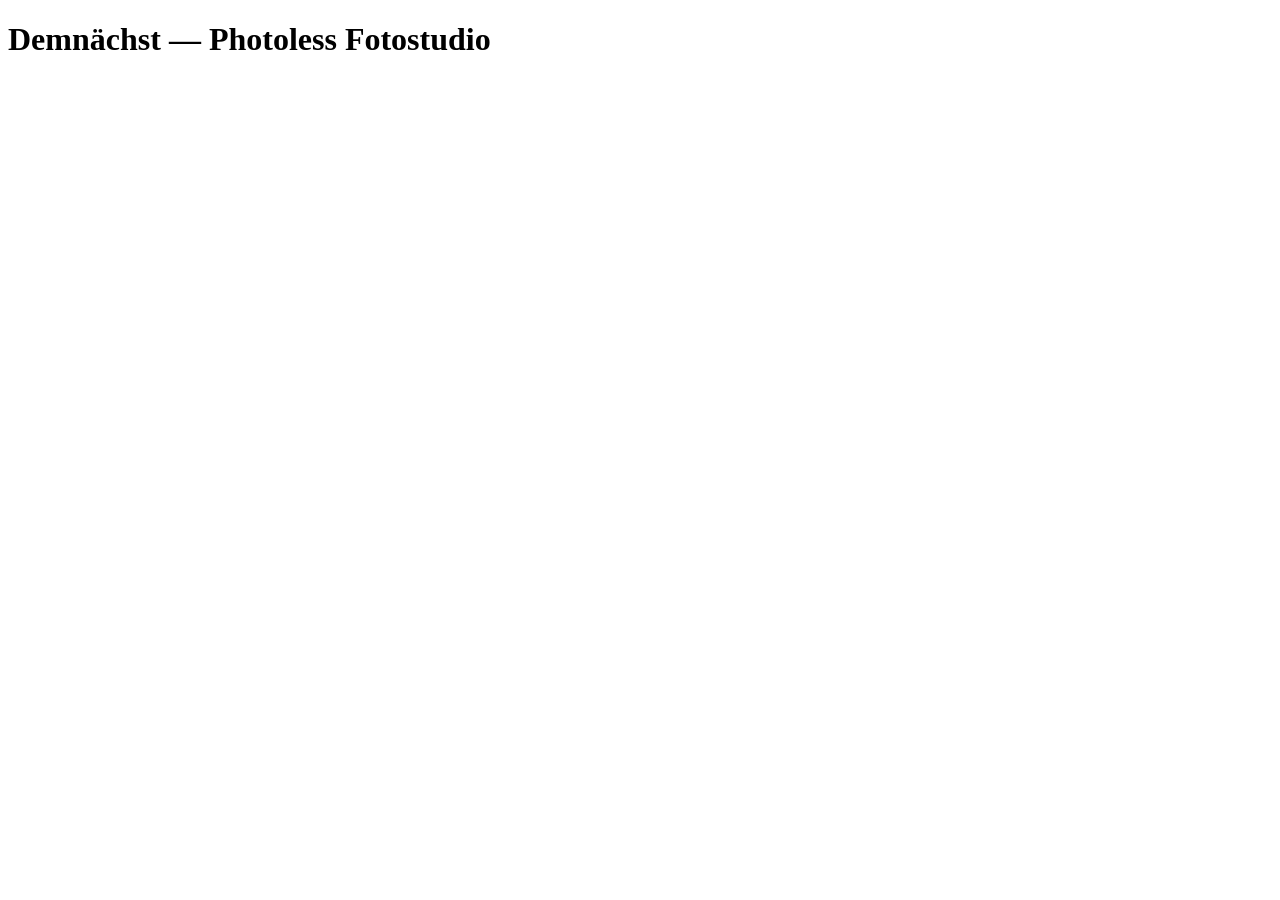
==== commit 80559b0e: "chore: scaffold" ====
--- a/index.html
+++ b/index.html
@@ -3,259 +3,9 @@
 <head>
   <meta charset="UTF-8">
   <meta name="viewport" content="width=device-width, initial-scale=1.0">
-  <title>Photoless – Fotostudio Regensdorf | Portrait, Werbung &amp; Hochzeit</title>
-  <meta name="description" content="Professionelle Fotografie in Regensdorf ZH. Portraitfotos, Werbefotografie und Hochzeitsreportagen – individuell, hochwertig, unvergesslich. Jetzt Termin buchen.">
-  <meta property="og:title" content="Photoless – Fotostudio Regensdorf">
-  <meta property="og:description" content="Professionelle Fotografie in Regensdorf ZH. Portraitfotos, Werbefotografie und Hochzeitsreportagen.">
-  <meta property="og:type" content="website">
-  <link rel="icon" href="assets/icons/favicon.svg" type="image/svg+xml">
-  <link rel="preconnect" href="https://fonts.googleapis.com">
-  <link rel="preconnect" href="https://fonts.gstatic.com" crossorigin>
-  <link href="https://fonts.googleapis.com/css2?family=Lora:ital,wght@0,400;0,500;0,600;0,700;1,400;1,500&family=Source+Sans+3:wght@300;400;500;600&display=swap" rel="stylesheet">
-  <link rel="stylesheet" href="css/reset.css">
-  <link rel="stylesheet" href="css/variables.css">
-  <link rel="stylesheet" href="css/style.css">
+  <title>Photoless — Fotostudio Regensdorf</title>
 </head>
 <body>
-
-  <!-- ── HEADER ────────────────────────────────────────────── -->
-  <header class="site-header" id="site-header">
-    <div class="header-inner">
-      <a href="index.html" class="logo">Photoless</a>
-      <nav class="main-nav" id="main-nav" aria-label="Hauptnavigation">
-        <ul>
-          <li><a href="portrait.html">Portrait</a></li>
-          <li><a href="reportage.html">Reportage</a></li>
-          <li><a href="werbung.html">Werbefotografie</a></li>
-          <li><a href="dokumente.html">Dokumentarfotos</a></li>
-          <li><a href="hochzeit.html">Hochzeit</a></li>
-          <li><a href="kontakt.html" class="nav-cta">Termin buchen</a></li>
-        </ul>
-      </nav>
-      <button class="hamburger" id="hamburger" aria-label="Menü öffnen" aria-expanded="false" aria-controls="main-nav">
-        <span></span>
-        <span></span>
-        <span></span>
-      </button>
-    </div>
-  </header>
-
-  <main>
-
-    <!-- ── HERO ──────────────────────────────────────────────── -->
-    <section class="hero">
-      <div class="hero-inner">
-        <div class="hero-text">
-          <h1>Bilder,<br>die bleiben<span class="accent-dot">.</span></h1>
-          <p class="hero-subline">Professionelle Fotografie in Regensdorf — für Unternehmen, Persönlichkeiten und die schönsten Momente des Lebens.</p>
-          <div class="hero-ctas">
-            <a href="#portfolio" class="btn btn-outline">Arbeiten ansehen</a>
-            <a href="kontakt.html" class="btn btn-accent">Termin buchen</a>
-          </div>
-        </div>
-        <div class="hero-visual" aria-hidden="true">
-          <div class="img-placeholder img-placeholder--large">
-            <svg viewBox="0 0 80 80" fill="none" xmlns="http://www.w3.org/2000/svg" aria-hidden="true">
-              <circle cx="40" cy="40" r="38" stroke="currentColor" stroke-width="1" opacity="0.25"/>
-              <path d="M24 52V34a2 2 0 012-2h4l3-4h14l3 4h4a2 2 0 012 2v18a2 2 0 01-2 2H26a2 2 0 01-2-2z" stroke="currentColor" stroke-width="1.5" stroke-linejoin="round"/>
-              <circle cx="40" cy="42" r="6" stroke="currentColor" stroke-width="1.5"/>
-            </svg>
-          </div>
-        </div>
-      </div>
-      <div class="hero-scroll-hint" aria-hidden="true">↓</div>
-    </section>
-
-    <!-- ── SERVICES ──────────────────────────────────────────── -->
-    <section class="services section-pad" id="leistungen">
-      <div class="container">
-        <h2 class="section-title fade-in">Was wir für Sie tun</h2>
-        <div class="services-grid">
-          <a href="portrait.html" class="service-card fade-in">
-            <span class="service-num">01</span>
-            <h3>Portrait</h3>
-            <p>Authentische Portraits, die Ihre Persönlichkeit zeigen.</p>
-            <span class="service-arrow">Mehr erfahren →</span>
-          </a>
-          <a href="reportage.html" class="service-card fade-in">
-            <span class="service-num">02</span>
-            <h3>Reportage</h3>
-            <p>Lebendige Bilder, die Geschichten erzählen.</p>
-            <span class="service-arrow">Mehr erfahren →</span>
-          </a>
-          <a href="werbung.html" class="service-card fade-in">
-            <span class="service-num">03</span>
-            <h3>Werbefotografie</h3>
-            <p>Professionelle Bilder, die Ihr Unternehmen voranbringen.</p>
-            <span class="service-arrow">Mehr erfahren →</span>
-          </a>
-          <a href="dokumente.html" class="service-card fade-in">
-            <span class="service-num">04</span>
-            <h3>Dokumentarfotos</h3>
-            <p>Pass-, Visa- und Bewerbungsfotos nach offiziellen Vorgaben.</p>
-            <span class="service-arrow">Mehr erfahren →</span>
-          </a>
-          <a href="hochzeit.html" class="service-card fade-in">
-            <span class="service-num">05</span>
-            <h3>Hochzeit</h3>
-            <p>Ihr schönster Tag — festgehalten für immer.</p>
-            <span class="service-arrow">Mehr erfahren →</span>
-          </a>
-        </div>
-      </div>
-    </section>
-
-    <!-- ── PORTFOLIO TEASER ───────────────────────────────────── -->
-    <section class="portfolio section-pad" id="portfolio">
-      <div class="container">
-        <div class="section-header fade-in">
-          <h2 class="section-title">Ausgewählte Arbeiten</h2>
-          <p>Jedes Bild erzählt eine Geschichte. Entdecken Sie unsere Arbeiten.</p>
-        </div>
-        <div class="portfolio-grid">
-          <a href="portrait.html" class="portfolio-item fade-in">
-            <div class="img-placeholder" role="img" aria-label="Portraitfoto">
-              <svg viewBox="0 0 80 80" fill="none" xmlns="http://www.w3.org/2000/svg" aria-hidden="true">
-                <path d="M24 52V34a2 2 0 012-2h4l3-4h14l3 4h4a2 2 0 012 2v18a2 2 0 01-2 2H26a2 2 0 01-2-2z" stroke="currentColor" stroke-width="1.5" stroke-linejoin="round"/>
-                <circle cx="40" cy="42" r="6" stroke="currentColor" stroke-width="1.5"/>
-              </svg>
-            </div>
-            <span class="portfolio-label">Portrait</span>
-          </a>
-          <a href="portrait.html" class="portfolio-item fade-in">
-            <div class="img-placeholder" role="img" aria-label="Portraitfoto">
-              <svg viewBox="0 0 80 80" fill="none" xmlns="http://www.w3.org/2000/svg" aria-hidden="true">
-                <path d="M24 52V34a2 2 0 012-2h4l3-4h14l3 4h4a2 2 0 012 2v18a2 2 0 01-2 2H26a2 2 0 01-2-2z" stroke="currentColor" stroke-width="1.5" stroke-linejoin="round"/>
-                <circle cx="40" cy="42" r="6" stroke="currentColor" stroke-width="1.5"/>
-              </svg>
-            </div>
-            <span class="portfolio-label">Portrait</span>
-          </a>
-          <a href="werbung.html" class="portfolio-item fade-in">
-            <div class="img-placeholder" role="img" aria-label="Werbefoto">
-              <svg viewBox="0 0 80 80" fill="none" xmlns="http://www.w3.org/2000/svg" aria-hidden="true">
-                <path d="M24 52V34a2 2 0 012-2h4l3-4h14l3 4h4a2 2 0 012 2v18a2 2 0 01-2 2H26a2 2 0 01-2-2z" stroke="currentColor" stroke-width="1.5" stroke-linejoin="round"/>
-                <circle cx="40" cy="42" r="6" stroke="currentColor" stroke-width="1.5"/>
-              </svg>
-            </div>
-            <span class="portfolio-label">Werbefotografie</span>
-          </a>
-          <a href="werbung.html" class="portfolio-item fade-in">
-            <div class="img-placeholder" role="img" aria-label="Werbefoto">
-              <svg viewBox="0 0 80 80" fill="none" xmlns="http://www.w3.org/2000/svg" aria-hidden="true">
-                <path d="M24 52V34a2 2 0 012-2h4l3-4h14l3 4h4a2 2 0 012 2v18a2 2 0 01-2 2H26a2 2 0 01-2-2z" stroke="currentColor" stroke-width="1.5" stroke-linejoin="round"/>
-                <circle cx="40" cy="42" r="6" stroke="currentColor" stroke-width="1.5"/>
-              </svg>
-            </div>
-            <span class="portfolio-label">Werbefotografie</span>
-          </a>
-          <a href="hochzeit.html" class="portfolio-item fade-in">
-            <div class="img-placeholder" role="img" aria-label="Hochzeitsfoto">
-              <svg viewBox="0 0 80 80" fill="none" xmlns="http://www.w3.org/2000/svg" aria-hidden="true">
-                <path d="M24 52V34a2 2 0 012-2h4l3-4h14l3 4h4a2 2 0 012 2v18a2 2 0 01-2 2H26a2 2 0 01-2-2z" stroke="currentColor" stroke-width="1.5" stroke-linejoin="round"/>
-                <circle cx="40" cy="42" r="6" stroke="currentColor" stroke-width="1.5"/>
-              </svg>
-            </div>
-            <span class="portfolio-label">Hochzeit</span>
-          </a>
-          <a href="hochzeit.html" class="portfolio-item fade-in">
-            <div class="img-placeholder" role="img" aria-label="Hochzeitsfoto">
-              <svg viewBox="0 0 80 80" fill="none" xmlns="http://www.w3.org/2000/svg" aria-hidden="true">
-                <path d="M24 52V34a2 2 0 012-2h4l3-4h14l3 4h4a2 2 0 012 2v18a2 2 0 01-2 2H26a2 2 0 01-2-2z" stroke="currentColor" stroke-width="1.5" stroke-linejoin="round"/>
-                <circle cx="40" cy="42" r="6" stroke="currentColor" stroke-width="1.5"/>
-              </svg>
-            </div>
-            <span class="portfolio-label">Hochzeit</span>
-          </a>
-        </div>
-      </div>
-    </section>
-
-    <!-- ── ABOUT ──────────────────────────────────────────────── -->
-    <section class="about section-pad">
-      <div class="container">
-        <div class="about-inner">
-          <div class="about-text fade-in">
-            <span class="eyebrow">Über Photoless</span>
-            <h2>Hinter der Kamera</h2>
-            <p>Ich bin Alessandra Duff — Fotografin aus Leidenschaft und Inhaberin von Photoless. Seit 2018 arbeite ich im Herzen von Regensdorf und begleite Unternehmen, Einzelpersonen und Brautpaare mit Bildern, die mehr sind als Fotos. Bilder, die Charakter haben. Bilder, die wirken.</p>
-            <a href="kontakt.html" class="btn btn-primary">Kontakt aufnehmen</a>
-          </div>
-          <div class="about-image fade-in">
-            <div class="img-placeholder img-placeholder--portrait" role="img" aria-label="Alessandra Duff, Fotografin bei Photoless">
-              <svg viewBox="0 0 80 80" fill="none" xmlns="http://www.w3.org/2000/svg" aria-hidden="true">
-                <path d="M24 52V34a2 2 0 012-2h4l3-4h14l3 4h4a2 2 0 012 2v18a2 2 0 01-2 2H26a2 2 0 01-2-2z" stroke="currentColor" stroke-width="1.5" stroke-linejoin="round"/>
-                <circle cx="40" cy="42" r="6" stroke="currentColor" stroke-width="1.5"/>
-              </svg>
-            </div>
-          </div>
-        </div>
-      </div>
-    </section>
-
-    <!-- ── TESTIMONIALS ───────────────────────────────────────── -->
-    <section class="testimonials section-pad">
-      <div class="container">
-        <h2 class="section-title fade-in">Das sagen unsere Kunden</h2>
-        <div class="testimonials-grid">
-          <blockquote class="testimonial fade-in">
-            <p>«Die Werbefotografien von Photoless haben unser Marketing auf ein neues Level gebracht. Professionell, schnell und mit echtem Gespür für unsere Marke.»</p>
-            <cite>Unternehmen, Zürich</cite>
-          </blockquote>
-          <blockquote class="testimonial fade-in">
-            <p>«Alessandra hat unsere Hochzeit so eingefangen, wie wir sie erlebt haben — ehrlich, warm und voller Emotionen.»</p>
-            <cite>Brautpaar, Regensdorf</cite>
-          </blockquote>
-          <blockquote class="testimonial fade-in">
-            <p>«Endlich Bewerbungsfotos, mit denen ich mich wirklich identifizieren kann. Herzliche Atmosphäre, top Ergebnis.»</p>
-            <cite>Kundin, Dielsdorf</cite>
-          </blockquote>
-        </div>
-      </div>
-    </section>
-
-    <!-- ── CONTACT TEASER ─────────────────────────────────────── -->
-    <section class="contact-teaser">
-      <div class="container">
-        <div class="contact-teaser-inner fade-in">
-          <h2>Bereit für Ihr nächstes Projekt?</h2>
-          <p>Watterstrasse 101, 8105 Regensdorf &nbsp;·&nbsp; +41 44 840 69 36</p>
-          <a href="kontakt.html" class="btn btn-light">Jetzt Termin vereinbaren</a>
-        </div>
-      </div>
-    </section>
-
-  </main>
-
-  <!-- ── FOOTER ─────────────────────────────────────────────── -->
-  <footer class="site-footer">
-    <div class="container">
-      <div class="footer-inner">
-        <div class="footer-brand">
-          <a href="index.html" class="logo">Photoless</a>
-          <p>Watterstrasse 101<br>8105 Regensdorf ZH</p>
-          <p>
-            <a href="tel:+41448406936">+41 44 840 69 36</a><br>
-            <a href="mailto:info@photoless.ch">info@photoless.ch</a>
-          </p>
-        </div>
-        <nav class="footer-nav" aria-label="Footer-Navigation">
-          <ul>
-            <li><a href="portrait.html">Portrait</a></li>
-            <li><a href="reportage.html">Reportage</a></li>
-            <li><a href="werbung.html">Werbefotografie</a></li>
-            <li><a href="dokumente.html">Dokumentarfotos</a></li>
-            <li><a href="hochzeit.html">Hochzeit</a></li>
-            <li><a href="kontakt.html">Kontakt</a></li>
-          </ul>
-        </nav>
-      </div>
-      <div class="footer-bottom">
-        <p>© 2024 Photoless – Alessandra Duff</p>
-      </div>
-    </div>
-  </footer>
-
-  <script src="js/main.js"></script>
+  <h1>Demnächst — Photoless Fotostudio</h1>
 </body>
 </html>
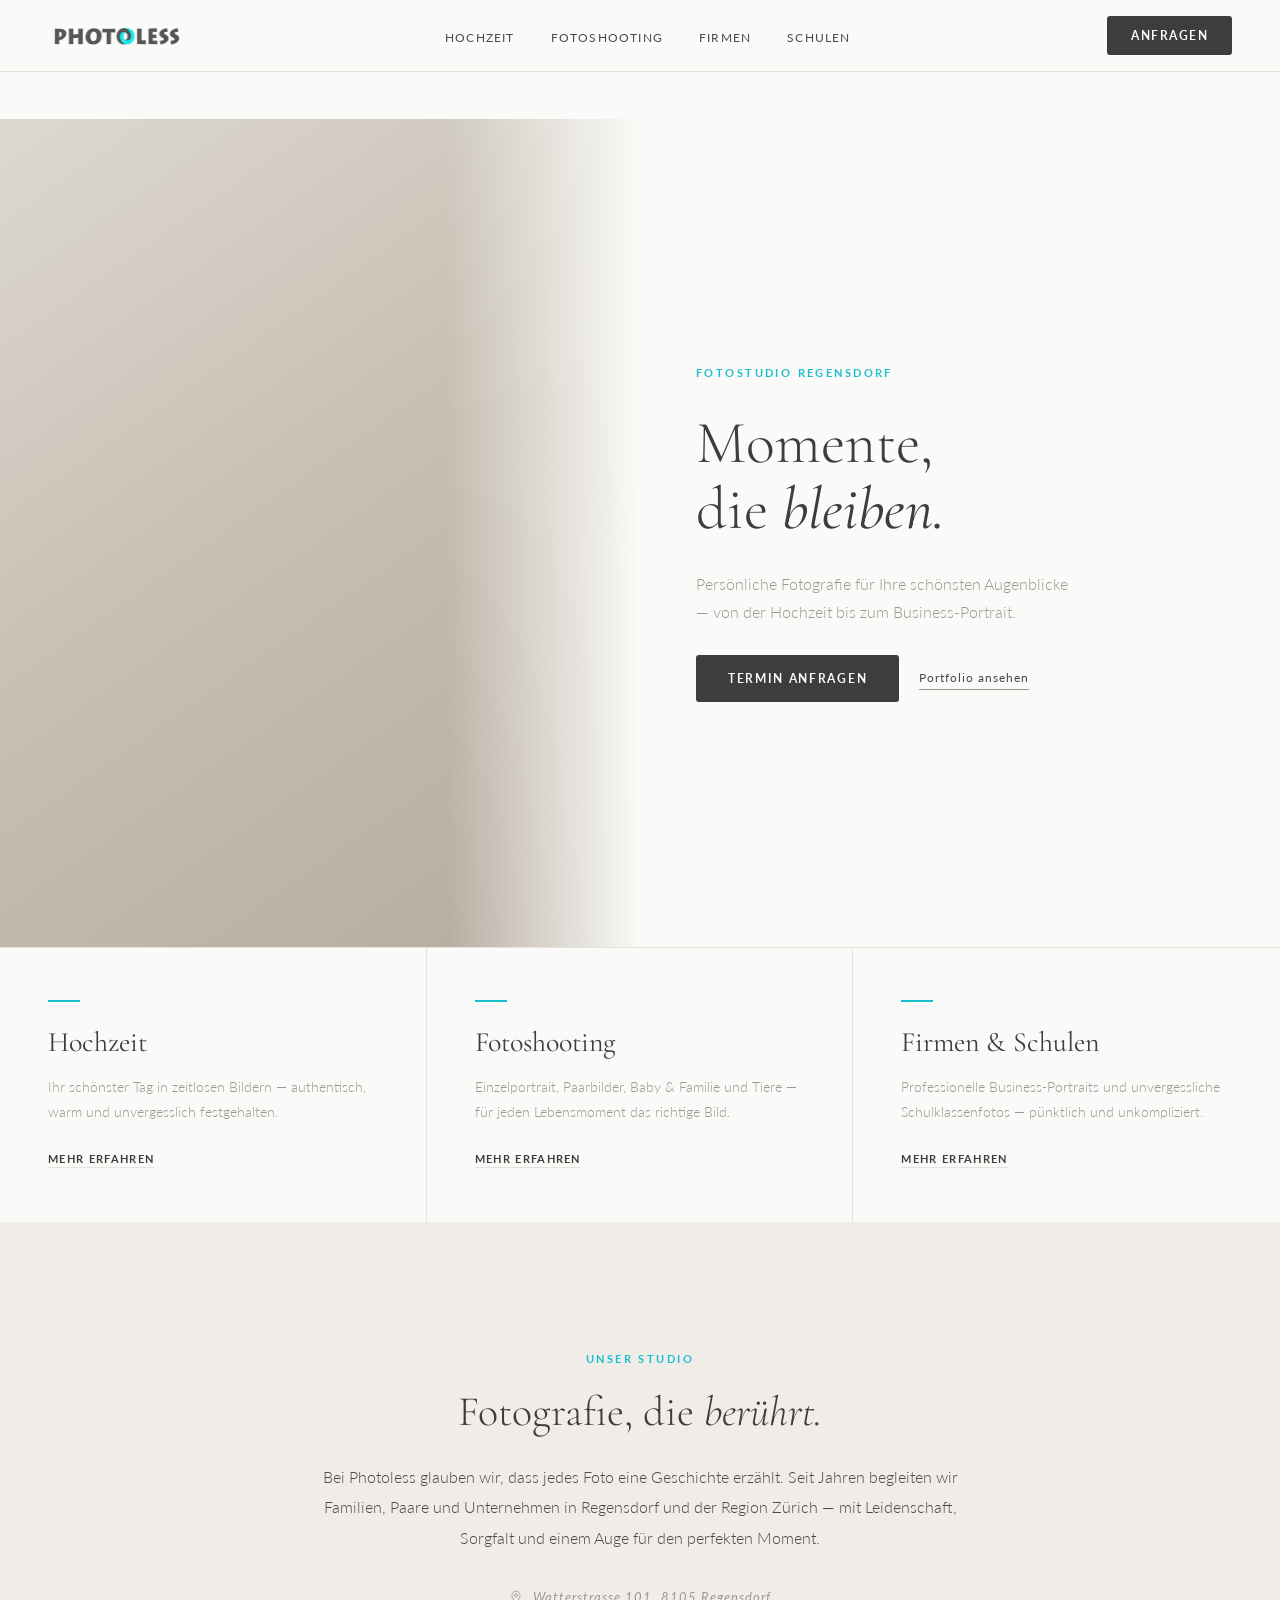
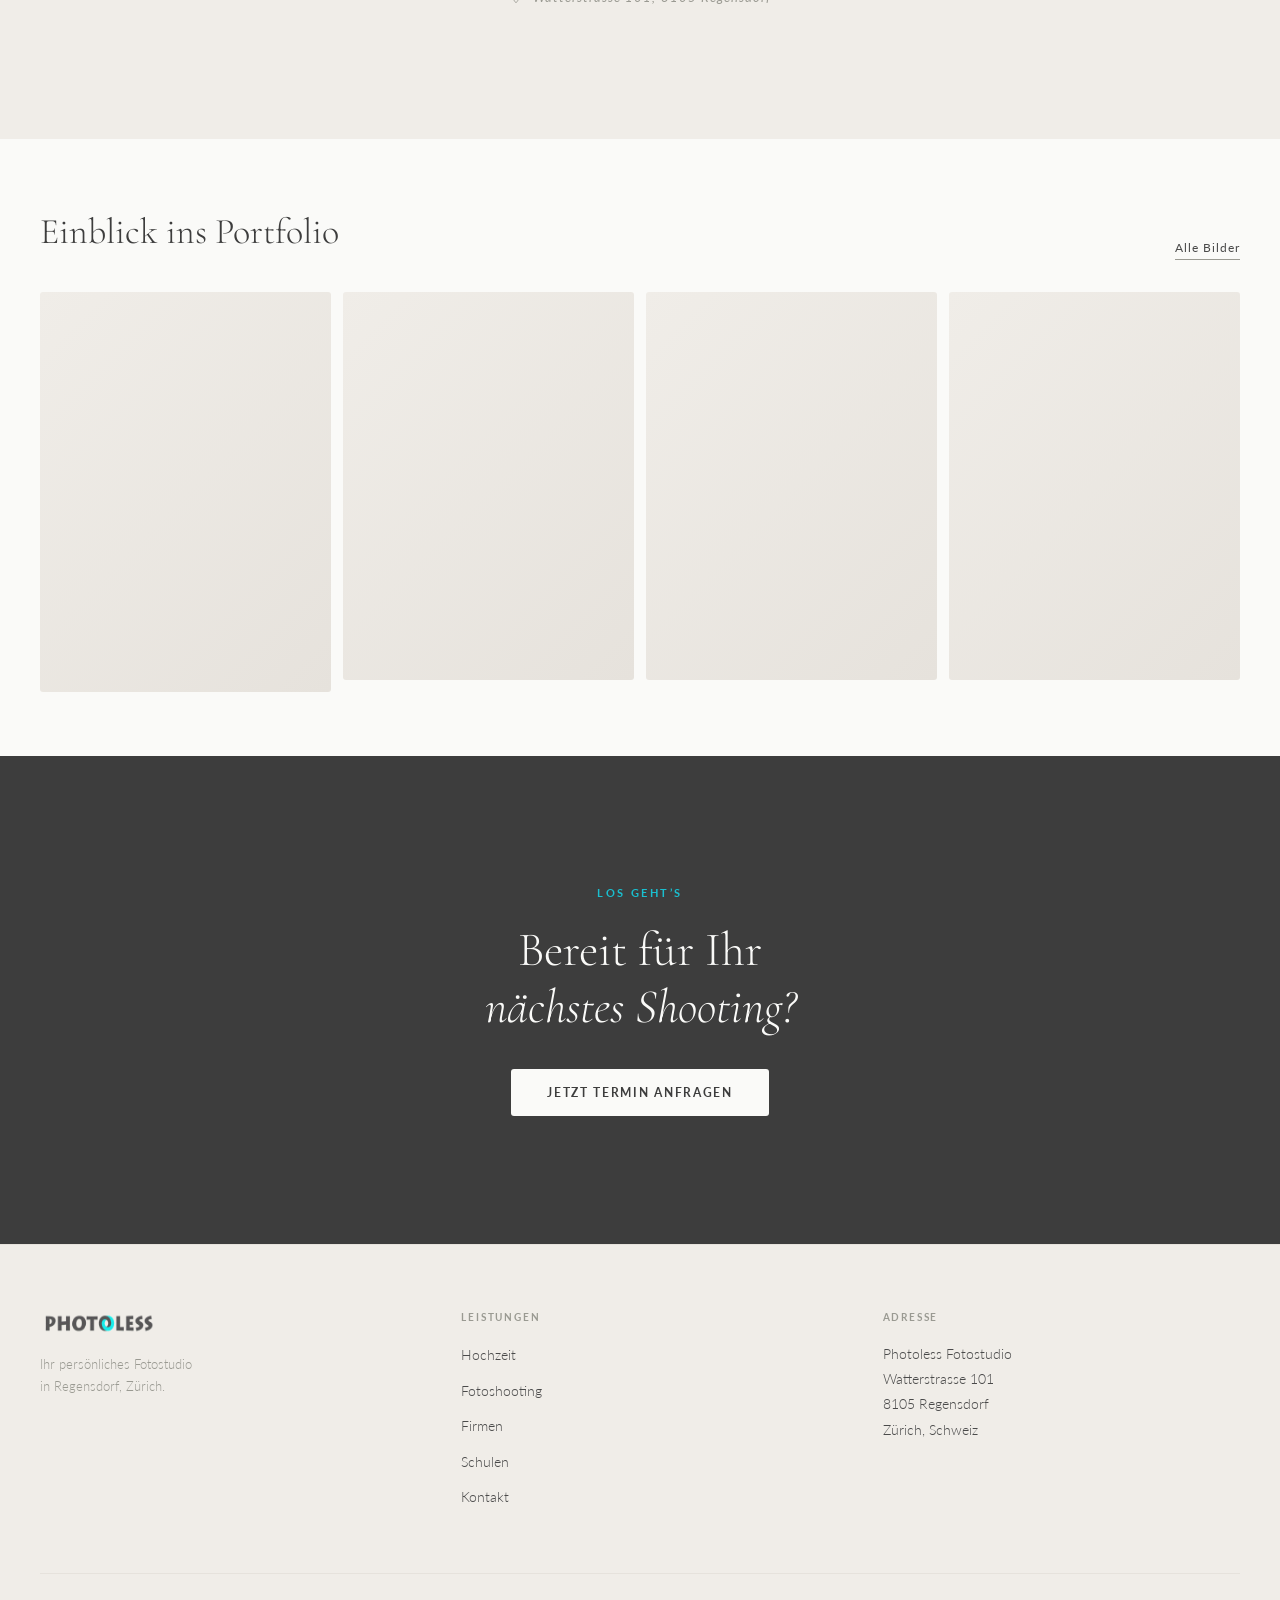
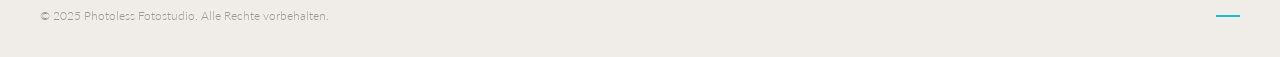
==== commit e4031d12: "feat: homepage — Direction 1 Weiches Licht" ====
--- a/index.html
+++ b/index.html
@@ -3,9 +3,186 @@
 <head>
   <meta charset="UTF-8">
   <meta name="viewport" content="width=device-width, initial-scale=1.0">
-  <title>Photoless — Fotostudio Regensdorf</title>
+  <title>Photoless &#8212; Fotostudio Regensdorf | Hochzeit, Portrait, Business</title>
+  <meta name="description" content="Photoless &#8212; Ihr pers&#246;nliches Fotostudio in Regensdorf. Hochzeitsfotografie, Portraits, Businessfotos und Schulklassenbilder. Jetzt Termin anfragen.">
+  <meta property="og:title" content="Photoless &#8212; Fotostudio Regensdorf">
+  <meta property="og:description" content="Pers&#246;nliche Fotografie f&#252;r Ihre sch&#246;nsten Momente &#8212; Hochzeit, Portrait, Business und Schulen.">
+  <meta property="og:type" content="website">
+  <link rel="preconnect" href="https://fonts.googleapis.com">
+  <link rel="preconnect" href="https://fonts.gstatic.com" crossorigin>
+  <link href="https://fonts.googleapis.com/css2?family=Cormorant+Garamond:ital,wght@0,300;0,400;0,600;1,300;1,400&family=Lato:wght@300;400;700&display=swap" rel="stylesheet">
+  <link rel="stylesheet" href="css/reset.css">
+  <link rel="stylesheet" href="css/variables.css">
+  <link rel="stylesheet" href="css/style.css">
 </head>
 <body>
-  <h1>Demnächst — Photoless Fotostudio</h1>
+
+<!-- ── NAVIGATION ───────────────────────────────── -->
+<header class="nav" role="banner">
+  <a href="index.html" class="nav__logo" aria-label="Photoless &#8212; Zur Startseite">
+    <img src="assets/images/logo.png" alt="Photoless Fotostudio" width="140" height="30">
+  </a>
+  <nav aria-label="Hauptnavigation">
+    <ul class="nav__links">
+      <li><a href="hochzeit.html">Hochzeit</a></li>
+      <li><a href="fotoshooting.html">Fotoshooting</a></li>
+      <li><a href="firmen.html">Firmen</a></li>
+      <li><a href="schulen.html">Schulen</a></li>
+    </ul>
+  </nav>
+  <a href="kontakt.html" class="nav__cta" id="nav-cta">Anfragen</a>
+  <button class="nav__toggle" id="nav-toggle" aria-label="Men&#252; &#246;ffnen" aria-expanded="false" aria-controls="nav-mobile">
+    <span></span><span></span><span></span>
+  </button>
+</header>
+
+<nav class="nav__mobile" id="nav-mobile" aria-label="Mobile Navigation">
+  <a href="hochzeit.html">Hochzeit</a>
+  <a href="fotoshooting.html">Fotoshooting</a>
+  <a href="firmen.html">Firmen</a>
+  <a href="schulen.html">Schulen</a>
+  <a href="kontakt.html" class="btn--primary">Termin anfragen</a>
+</nav>
+
+<main id="main-content">
+
+  <!-- ── HERO ─────────────────────────────────── -->
+  <section class="hero" aria-label="Willkommen bei Photoless">
+    <div class="hero__image">
+      <!-- Echte Fotos: assets/images/hero.jpg -->
+    </div>
+    <div class="hero__text">
+      <p class="hero__eyebrow fade-in">Fotostudio Regensdorf</p>
+      <h1 class="hero__heading fade-in">
+        Momente,<br>die <em>bleiben.</em>
+      </h1>
+      <p class="hero__body fade-in">
+        Pers&#246;nliche Fotografie f&#252;r Ihre sch&#246;nsten Augenblicke &#8212;
+        von der Hochzeit bis zum Business-Portrait.
+      </p>
+      <div class="hero__actions fade-in">
+        <a href="kontakt.html" class="btn--primary" id="hero-cta">Termin anfragen</a>
+        <a href="fotoshooting.html" class="btn--ghost" id="hero-portfolio">Portfolio ansehen</a>
+      </div>
+    </div>
+  </section>
+
+  <!-- ── SERVICES ──────────────────────────────── -->
+  <section class="services" aria-label="Unsere Leistungen">
+    <article class="services__item fade-in">
+      <div class="services__bar" aria-hidden="true"></div>
+      <h2 class="services__heading">Hochzeit</h2>
+      <p class="services__body">
+        Ihr sch&#246;nster Tag in zeitlosen Bildern &#8212; authentisch, warm
+        und unvergesslich festgehalten.
+      </p>
+      <a href="hochzeit.html" class="services__link" id="svc-wedding">Mehr erfahren</a>
+    </article>
+    <article class="services__item fade-in">
+      <div class="services__bar" aria-hidden="true"></div>
+      <h2 class="services__heading">Fotoshooting</h2>
+      <p class="services__body">
+        Einzelportrait, Paarbilder, Baby &amp; Familie und Tiere &#8212;
+        f&#252;r jeden Lebensmoment das richtige Bild.
+      </p>
+      <a href="fotoshooting.html" class="services__link" id="svc-shooting">Mehr erfahren</a>
+    </article>
+    <article class="services__item fade-in">
+      <div class="services__bar" aria-hidden="true"></div>
+      <h2 class="services__heading">Firmen &amp; Schulen</h2>
+      <p class="services__body">
+        Professionelle Business-Portraits und unvergessliche
+        Schulklassenfotos &#8212; p&#252;nktlich und unkompliziert.
+      </p>
+      <a href="firmen.html" class="services__link" id="svc-business">Mehr erfahren</a>
+    </article>
+  </section>
+
+  <!-- ── ABOUT ─────────────────────────────────── -->
+  <section class="about" aria-label="&#220;ber Photoless">
+    <div class="about__inner">
+      <p class="about__eyebrow fade-in">Unser Studio</p>
+      <h2 class="about__heading fade-in">
+        Fotografie, die <em>ber&#252;hrt.</em>
+      </h2>
+      <p class="about__body fade-in">
+        Bei Photoless glauben wir, dass jedes Foto eine Geschichte erz&#228;hlt.
+        Seit Jahren begleiten wir Familien, Paare und Unternehmen in Regensdorf
+        und der Region Z&#252;rich &#8212; mit Leidenschaft, Sorgfalt und einem
+        Auge f&#252;r den perfekten Moment.
+      </p>
+      <address class="about__location fade-in">
+        <svg width="14" height="14" viewBox="0 0 24 24" fill="none" stroke="currentColor" stroke-width="1.5" aria-hidden="true">
+          <path d="M12 2C8.13 2 5 5.13 5 9c0 5.25 7 13 7 13s7-7.75 7-13c0-3.87-3.13-7-7-7z"/>
+          <circle cx="12" cy="9" r="2.5"/>
+        </svg>
+        Watterstrasse 101, 8105 Regensdorf
+      </address>
+    </div>
+  </section>
+
+  <!-- ── GALLERY TEASE ─────────────────────────── -->
+  <section class="gallery" aria-label="Portfolio Einblick">
+    <div class="gallery__header fade-in">
+      <h2 class="gallery__heading">Einblick ins Portfolio</h2>
+      <a href="fotoshooting.html" class="btn--ghost" id="gallery-more">Alle Bilder</a>
+    </div>
+    <div class="gallery__grid">
+      <div class="gallery__item gallery__item--ph fade-in" aria-label="Portfolio Foto 1"></div>
+      <div class="gallery__item gallery__item--ph fade-in" aria-label="Portfolio Foto 2"></div>
+      <div class="gallery__item gallery__item--ph fade-in" aria-label="Portfolio Foto 3"></div>
+      <div class="gallery__item gallery__item--ph fade-in" aria-label="Portfolio Foto 4"></div>
+    </div>
+  </section>
+
+  <!-- ── CTA BANNER ────────────────────────────── -->
+  <section class="cta-banner" aria-label="Termin anfragen">
+    <p class="cta-banner__eyebrow fade-in">Los geht&#8217;s</p>
+    <h2 class="cta-banner__heading fade-in">
+      Bereit f&#252;r Ihr<br><em>n&#228;chstes Shooting?</em>
+    </h2>
+    <a href="kontakt.html" class="btn--light fade-in" id="banner-cta">Jetzt Termin anfragen</a>
+  </section>
+
+</main>
+
+<!-- ── FOOTER ─────────────────────────────────── -->
+<footer class="footer" role="contentinfo">
+  <div class="footer__inner">
+    <div>
+      <a href="index.html" class="footer__logo" aria-label="Photoless Startseite">
+        <img src="assets/images/logo.png" alt="Photoless" width="120" height="26">
+      </a>
+      <p class="footer__tagline">
+        Ihr pers&#246;nliches Fotostudio<br>in Regensdorf, Z&#252;rich.
+      </p>
+    </div>
+    <nav aria-label="Footer Navigation">
+      <p class="footer__heading">Leistungen</p>
+      <ul class="footer__links">
+        <li><a href="hochzeit.html">Hochzeit</a></li>
+        <li><a href="fotoshooting.html">Fotoshooting</a></li>
+        <li><a href="firmen.html">Firmen</a></li>
+        <li><a href="schulen.html">Schulen</a></li>
+        <li><a href="kontakt.html">Kontakt</a></li>
+      </ul>
+    </nav>
+    <div>
+      <p class="footer__heading">Adresse</p>
+      <address class="footer__address">
+        Photoless Fotostudio<br>
+        Watterstrasse 101<br>
+        8105 Regensdorf<br>
+        Z&#252;rich, Schweiz
+      </address>
+    </div>
+  </div>
+  <div class="footer__bottom">
+    <p class="footer__copy">&copy; 2025 Photoless Fotostudio. Alle Rechte vorbehalten.</p>
+    <div class="footer__accent" aria-hidden="true"></div>
+  </div>
+</footer>
+
+<script src="js/main.js"></script>
 </body>
-</html>
+</html>
--- a/css/variables.css
+++ b/css/variables.css
@@ -0,0 +1,27 @@
+:root {
+  /* Palette – Direction 1: Weiches Licht */
+  --color-bg:      #FAFAF8;
+  --color-surface: #F0EDE8;
+  --color-primary: #3D3D3D;   /* Charcoal – CTAs, headings */
+  --color-accent:  #1ABFCF;   /* Cyan – logo echo, thin bars, hover */
+  --color-text:    #4A4A4A;
+  --color-muted:   #9A9A92;
+  --color-border:  #E6E2DC;
+
+  /* Typography */
+  --font-heading: 'Cormorant Garamond', Georgia, serif;
+  --font-body:    'Lato', system-ui, sans-serif;
+
+  /* Spacing */
+  --sp-xs: 0.5rem;
+  --sp-sm: 1rem;
+  --sp-md: 2rem;
+  --sp-lg: 4rem;
+  --sp-xl: 8rem;
+
+  /* Layout */
+  --max-w:     1200px;
+  --radius:    3px;
+  --transition: all 0.28s ease;
+  --nav-h:     72px;
+}
--- a/css/style.css
+++ b/css/style.css
@@ -0,0 +1,475 @@
+/* style.css – Photoless */
+@import url('reset.css');
+@import url('variables.css');
+
+/* ── Base ── */
+body {
+  background: var(--color-bg);
+  color: var(--color-text);
+  font-family: var(--font-body);
+  font-weight: 300;
+  line-height: 1.6;
+}
+
+.container {
+  max-width: var(--max-w);
+  margin: 0 auto;
+  padding: 0 var(--sp-md);
+}
+
+/* ── Fade-in animation ── */
+.fade-in {
+  opacity: 0;
+  transform: translateY(24px);
+  transition: opacity 0.7s ease, transform 0.7s ease;
+}
+.fade-in.visible {
+  opacity: 1;
+  transform: translateY(0);
+}
+
+/* ── NAV ── */
+.nav {
+  position: fixed;
+  top: 0; left: 0; right: 0;
+  z-index: 100;
+  height: var(--nav-h);
+  background: var(--color-bg);
+  border-bottom: 1px solid var(--color-border);
+  display: flex;
+  align-items: center;
+  padding: 0 48px;
+  justify-content: space-between;
+  transition: box-shadow 0.3s ease;
+}
+.nav.scrolled { box-shadow: 0 2px 20px rgba(0,0,0,.06); }
+.nav__logo img { height: 30px; }
+.nav__links {
+  display: flex;
+  gap: 36px;
+}
+.nav__links a {
+  font-family: var(--font-body);
+  font-size: 12px;
+  font-weight: 400;
+  letter-spacing: .1em;
+  text-transform: uppercase;
+  color: var(--color-text);
+  transition: color 0.2s;
+  position: relative;
+}
+.nav__links a::after {
+  content: '';
+  position: absolute;
+  bottom: -4px; left: 0; right: 0;
+  height: 1px;
+  background: var(--color-accent);
+  transform: scaleX(0);
+  transition: transform 0.25s ease;
+}
+.nav__links a:hover { color: var(--color-primary); }
+.nav__links a:hover::after { transform: scaleX(1); }
+.nav__cta {
+  font-family: var(--font-body);
+  font-size: 12px;
+  font-weight: 700;
+  letter-spacing: .12em;
+  text-transform: uppercase;
+  color: var(--color-bg);
+  background: var(--color-primary);
+  padding: 10px 24px;
+  border-radius: var(--radius);
+  transition: var(--transition);
+}
+.nav__cta:hover { background: #222; }
+.nav__toggle {
+  display: none;
+  flex-direction: column;
+  gap: 5px;
+  padding: 8px;
+}
+.nav__toggle span {
+  display: block;
+  width: 24px;
+  height: 1.5px;
+  background: var(--color-primary);
+  transition: var(--transition);
+}
+
+/* ── HERO ── */
+main { padding-top: var(--nav-h); }
+.hero {
+  display: grid;
+  grid-template-columns: 1fr 1fr;
+  min-height: calc(100vh - var(--nav-h));
+}
+.hero__image {
+  position: relative;
+  overflow: hidden;
+  background: linear-gradient(145deg, #DDD8D0 0%, #C8C0B4 45%, #B5AA9E 100%);
+  min-height: 520px;
+}
+.hero__image img {
+  width: 100%;
+  height: 100%;
+  object-fit: cover;
+  object-position: center;
+}
+.hero__image::after {
+  content: '';
+  position: absolute;
+  inset: 0;
+  background: linear-gradient(to right, transparent 70%, var(--color-bg));
+  pointer-events: none;
+}
+.hero__text {
+  display: flex;
+  flex-direction: column;
+  justify-content: center;
+  padding: var(--sp-xl) 64px var(--sp-xl) 56px;
+  gap: 28px;
+}
+.hero__eyebrow {
+  font-family: var(--font-body);
+  font-size: 11px;
+  font-weight: 700;
+  letter-spacing: .22em;
+  text-transform: uppercase;
+  color: var(--color-accent);
+}
+.hero__heading {
+  font-family: var(--font-heading);
+  font-size: 60px;
+  font-weight: 300;
+  line-height: 1.1;
+  color: var(--color-primary);
+}
+.hero__heading em {
+  font-style: italic;
+  font-weight: 400;
+}
+.hero__body {
+  font-size: 16px;
+  font-weight: 300;
+  line-height: 1.8;
+  color: var(--color-muted);
+  max-width: 380px;
+}
+.hero__actions { display: flex; gap: 20px; align-items: center; }
+.btn--primary {
+  display: inline-block;
+  font-family: var(--font-body);
+  font-size: 12px;
+  font-weight: 700;
+  letter-spacing: .14em;
+  text-transform: uppercase;
+  color: var(--color-bg);
+  background: var(--color-primary);
+  padding: 14px 32px;
+  border-radius: var(--radius);
+  transition: var(--transition);
+}
+.btn--primary:hover { background: #222; }
+.btn--ghost {
+  font-family: var(--font-body);
+  font-size: 12px;
+  font-weight: 400;
+  letter-spacing: .08em;
+  color: var(--color-text);
+  border-bottom: 1px solid var(--color-muted);
+  padding-bottom: 2px;
+  transition: var(--transition);
+}
+.btn--ghost:hover { color: var(--color-primary); border-color: var(--color-primary); }
+
+/* ── SERVICES ── */
+.services {
+  display: grid;
+  grid-template-columns: repeat(3, 1fr);
+  border-top: 1px solid var(--color-border);
+}
+.services__item {
+  padding: 52px 48px;
+  border-right: 1px solid var(--color-border);
+  transition: background 0.25s ease;
+}
+.services__item:last-child { border-right: none; }
+.services__item:hover { background: var(--color-surface); }
+.services__bar {
+  width: 32px;
+  height: 2px;
+  background: var(--color-accent);
+  margin-bottom: 24px;
+  transition: width 0.3s ease;
+}
+.services__item:hover .services__bar { width: 48px; }
+.services__heading {
+  font-family: var(--font-heading);
+  font-size: 28px;
+  font-weight: 400;
+  color: var(--color-primary);
+  margin-bottom: 14px;
+  line-height: 1.2;
+}
+.services__body {
+  font-size: 14px;
+  font-weight: 300;
+  line-height: 1.8;
+  color: var(--color-muted);
+  margin-bottom: 20px;
+}
+.services__link {
+  font-size: 11px;
+  font-weight: 700;
+  letter-spacing: .12em;
+  text-transform: uppercase;
+  color: var(--color-primary);
+  border-bottom: 1px solid var(--color-border);
+  padding-bottom: 2px;
+  transition: var(--transition);
+}
+.services__link:hover { border-color: var(--color-accent); color: var(--color-accent); }
+
+/* ── ABOUT ── */
+.about {
+  padding: var(--sp-xl) var(--sp-md);
+  background: var(--color-surface);
+  text-align: center;
+}
+.about__inner {
+  max-width: 680px;
+  margin: 0 auto;
+}
+.about__eyebrow {
+  font-family: var(--font-body);
+  font-size: 11px;
+  font-weight: 700;
+  letter-spacing: .22em;
+  text-transform: uppercase;
+  color: var(--color-accent);
+  margin-bottom: 20px;
+}
+.about__heading {
+  font-family: var(--font-heading);
+  font-size: 42px;
+  font-weight: 300;
+  line-height: 1.2;
+  color: var(--color-primary);
+  margin-bottom: 24px;
+}
+.about__heading em { font-style: italic; }
+.about__body {
+  font-size: 16px;
+  font-weight: 300;
+  line-height: 1.9;
+  color: var(--color-text);
+  margin-bottom: var(--sp-md);
+}
+.about__location {
+  display: inline-flex;
+  align-items: center;
+  gap: 10px;
+  font-size: 13px;
+  font-weight: 400;
+  letter-spacing: .08em;
+  color: var(--color-muted);
+}
+.about__location svg { flex-shrink: 0; }
+
+/* ── GALLERY TEASE ── */
+.gallery {
+  padding: var(--sp-lg) var(--sp-md);
+}
+.gallery__header {
+  display: flex;
+  align-items: flex-end;
+  justify-content: space-between;
+  margin-bottom: var(--sp-md);
+  max-width: var(--max-w);
+  margin-left: auto;
+  margin-right: auto;
+}
+.gallery__heading {
+  font-family: var(--font-heading);
+  font-size: 36px;
+  font-weight: 300;
+  color: var(--color-primary);
+}
+.gallery__grid {
+  max-width: var(--max-w);
+  margin: 0 auto;
+  display: grid;
+  grid-template-columns: repeat(4, 1fr);
+  gap: 12px;
+}
+.gallery__item {
+  aspect-ratio: 3/4;
+  overflow: hidden;
+  background: var(--color-surface);
+  border-radius: var(--radius);
+  position: relative;
+}
+.gallery__item:first-child { grid-row: span 2; aspect-ratio: auto; }
+.gallery__item img {
+  width: 100%;
+  height: 100%;
+  object-fit: cover;
+  transition: transform 0.6s ease;
+}
+.gallery__item:hover img { transform: scale(1.04); }
+
+/* Gallery placeholders */
+.gallery__item--ph { background: linear-gradient(135deg, var(--color-surface) 0%, var(--color-border) 100%); }
+
+/* ── CTA BANNER ── */
+.cta-banner {
+  padding: var(--sp-xl) var(--sp-md);
+  background: var(--color-primary);
+  text-align: center;
+}
+.cta-banner__eyebrow {
+  font-family: var(--font-body);
+  font-size: 11px;
+  font-weight: 700;
+  letter-spacing: .22em;
+  text-transform: uppercase;
+  color: var(--color-accent);
+  margin-bottom: 20px;
+}
+.cta-banner__heading {
+  font-family: var(--font-heading);
+  font-size: 48px;
+  font-weight: 300;
+  color: var(--color-bg);
+  margin-bottom: var(--sp-md);
+  line-height: 1.2;
+}
+.cta-banner__heading em { font-style: italic; }
+.btn--light {
+  display: inline-block;
+  font-family: var(--font-body);
+  font-size: 12px;
+  font-weight: 700;
+  letter-spacing: .14em;
+  text-transform: uppercase;
+  color: var(--color-primary);
+  background: var(--color-bg);
+  padding: 14px 36px;
+  border-radius: var(--radius);
+  transition: var(--transition);
+}
+.btn--light:hover { background: var(--color-surface); }
+
+/* ── FOOTER ── */
+.footer {
+  padding: var(--sp-lg) var(--sp-md) var(--sp-md);
+  background: var(--color-surface);
+  border-top: 1px solid var(--color-border);
+}
+.footer__inner {
+  max-width: var(--max-w);
+  margin: 0 auto;
+  display: grid;
+  grid-template-columns: 1fr 1fr 1fr;
+  gap: var(--sp-lg);
+  margin-bottom: var(--sp-lg);
+}
+.footer__logo img { height: 28px; margin-bottom: var(--sp-sm); }
+.footer__tagline {
+  font-size: 13px;
+  font-weight: 300;
+  color: var(--color-muted);
+  line-height: 1.7;
+}
+.footer__heading {
+  font-family: var(--font-body);
+  font-size: 10px;
+  font-weight: 700;
+  letter-spacing: .18em;
+  text-transform: uppercase;
+  color: var(--color-muted);
+  margin-bottom: var(--sp-sm);
+}
+.footer__links { display: flex; flex-direction: column; gap: 10px; }
+.footer__links a {
+  font-size: 14px;
+  font-weight: 300;
+  color: var(--color-text);
+  transition: color 0.2s;
+}
+.footer__links a:hover { color: var(--color-accent); }
+.footer__address {
+  font-size: 14px;
+  font-weight: 300;
+  color: var(--color-text);
+  line-height: 1.8;
+  font-style: normal;
+}
+.footer__bottom {
+  max-width: var(--max-w);
+  margin: 0 auto;
+  padding-top: var(--sp-md);
+  border-top: 1px solid var(--color-border);
+  display: flex;
+  justify-content: space-between;
+  align-items: center;
+}
+.footer__copy {
+  font-size: 12px;
+  color: var(--color-muted);
+  font-weight: 300;
+}
+.footer__accent {
+  width: 24px;
+  height: 2px;
+  background: var(--color-accent);
+}
+
+/* ── MOBILE ── */
+@media (max-width: 1024px) {
+  .nav { padding: 0 24px; }
+  .nav__links { display: none; }
+  .nav__cta { display: none; }
+  .nav__toggle { display: flex; }
+  .nav__mobile {
+    position: fixed;
+    top: var(--nav-h);
+    left: 0; right: 0;
+    background: var(--color-bg);
+    border-bottom: 1px solid var(--color-border);
+    padding: var(--sp-md) 24px;
+    display: flex;
+    flex-direction: column;
+    gap: 20px;
+    transform: translateY(-110%);
+    transition: transform 0.3s ease;
+    z-index: 99;
+  }
+  .nav__mobile.open { transform: translateY(0); }
+  .nav__mobile a {
+    font-size: 16px;
+    font-weight: 300;
+    color: var(--color-text);
+    padding: 8px 0;
+    border-bottom: 1px solid var(--color-border);
+    letter-spacing: .04em;
+  }
+  .nav__mobile .btn--primary { text-align: center; margin-top: 8px; }
+}
+
+@media (max-width: 768px) {
+  .hero { grid-template-columns: 1fr; }
+  .hero__image { min-height: 280px; }
+  .hero__image::after { display: none; }
+  .hero__text { padding: var(--sp-lg) var(--sp-md); }
+  .hero__heading { font-size: 42px; }
+  .services { grid-template-columns: 1fr; }
+  .services__item { border-right: none; border-bottom: 1px solid var(--color-border); }
+  .services__item:last-child { border-bottom: none; }
+  .gallery__grid { grid-template-columns: repeat(2, 1fr); }
+  .gallery__item:first-child { grid-row: span 1; }
+  .footer__inner { grid-template-columns: 1fr; gap: var(--sp-md); }
+  .cta-banner__heading { font-size: 36px; }
+  .about__heading { font-size: 32px; }
+  .hero__body { max-width: 100%; }
+}
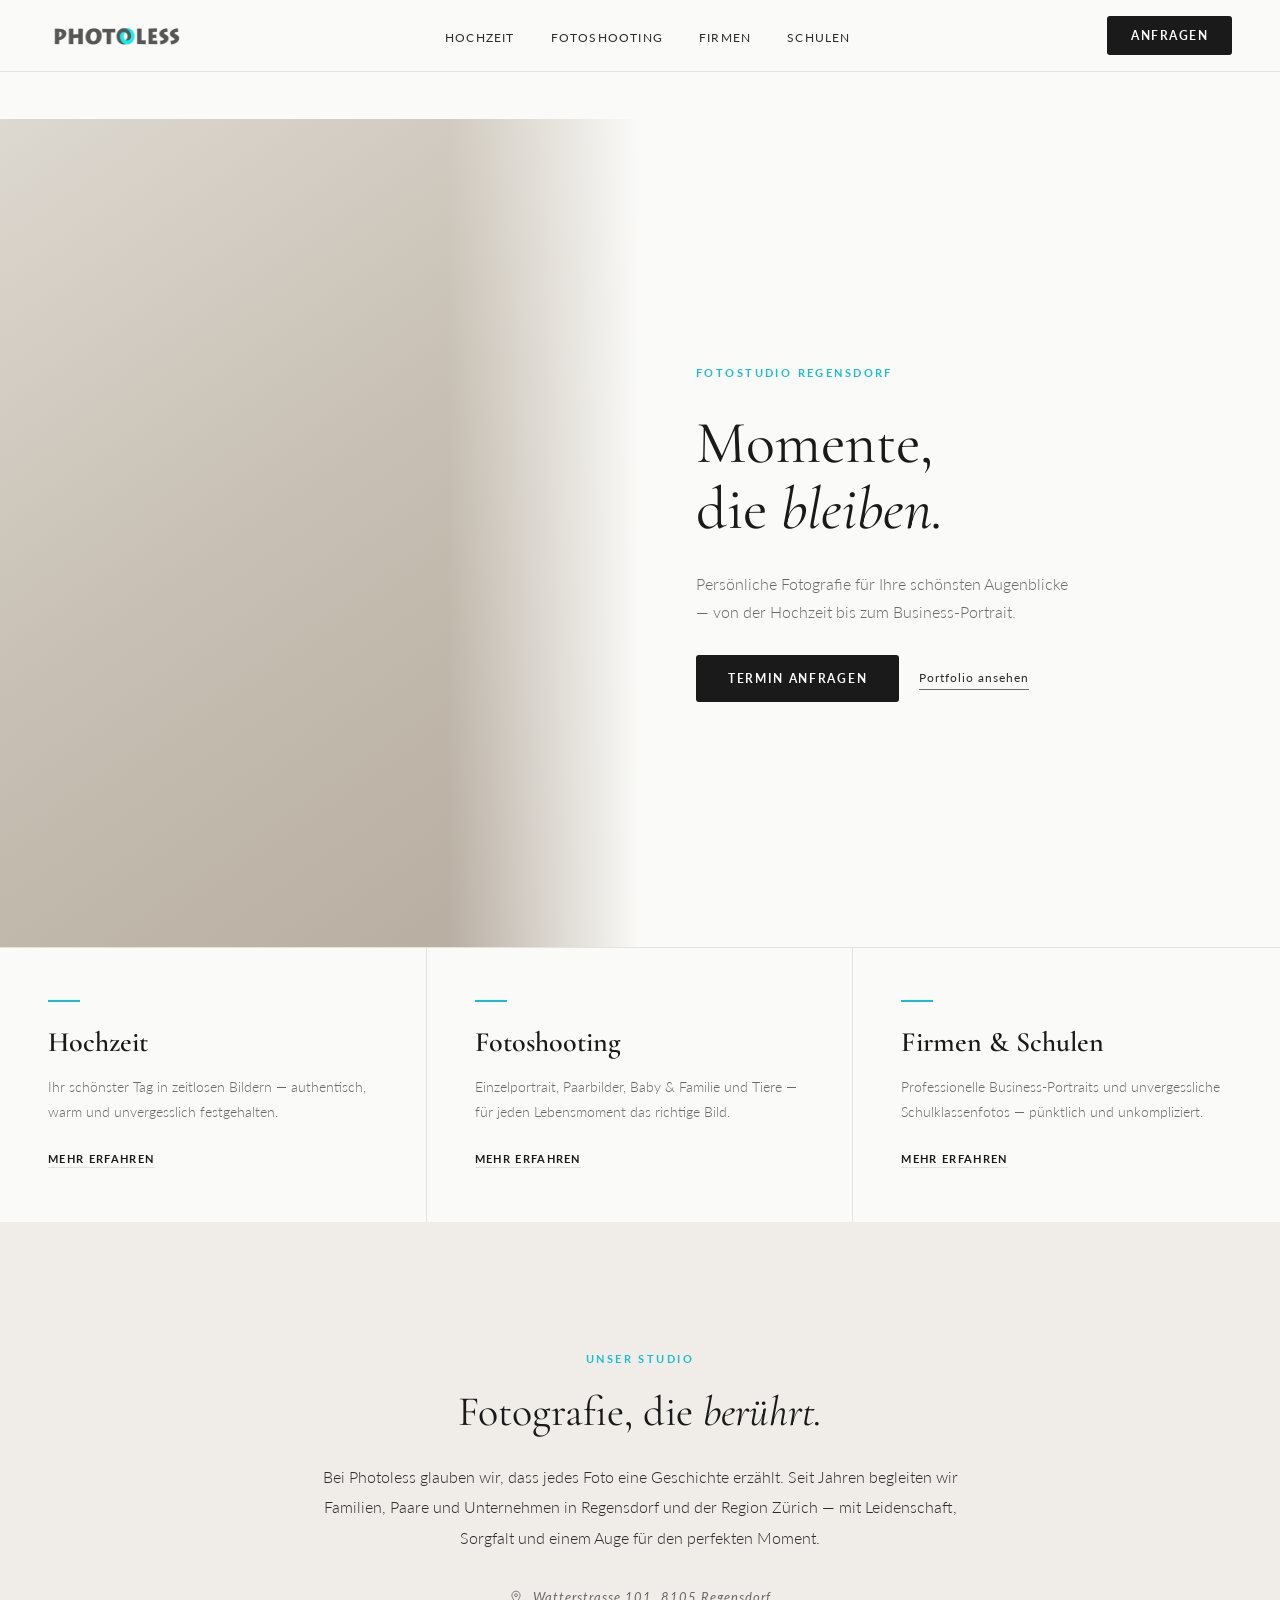
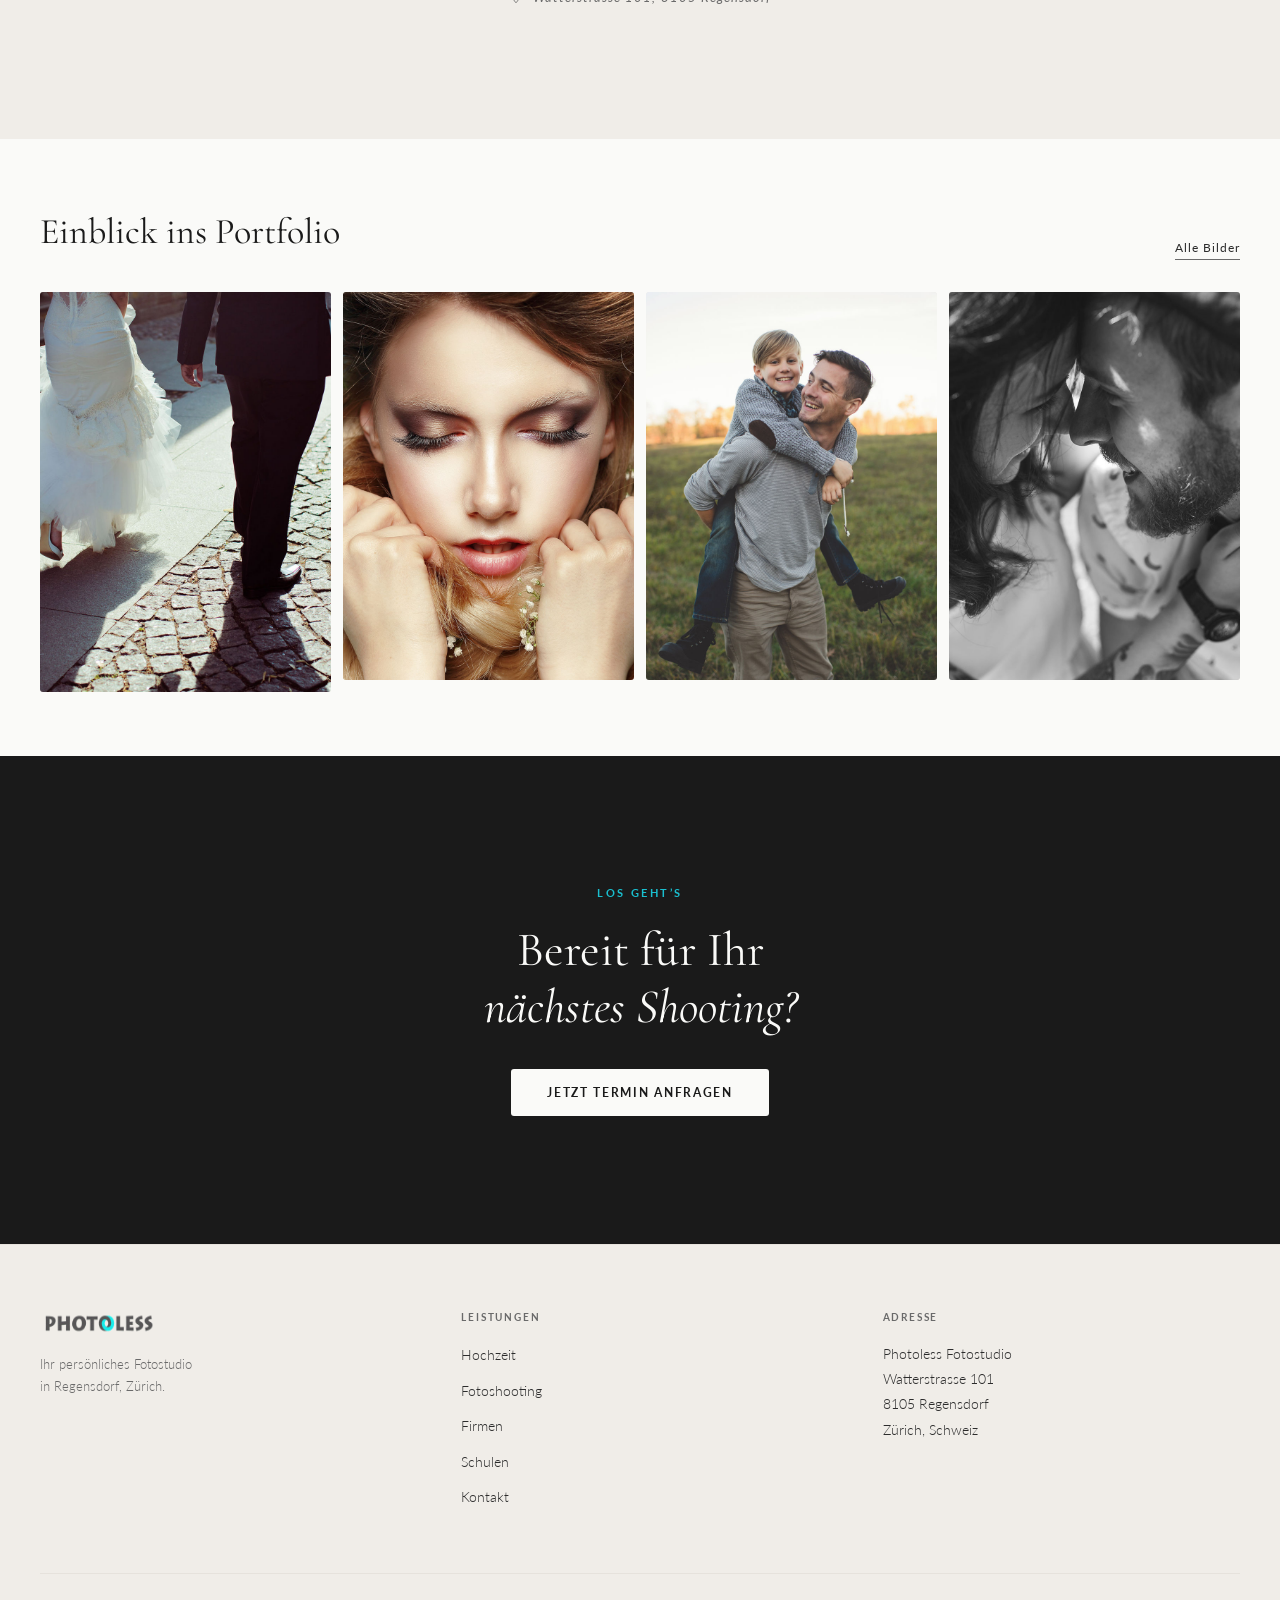
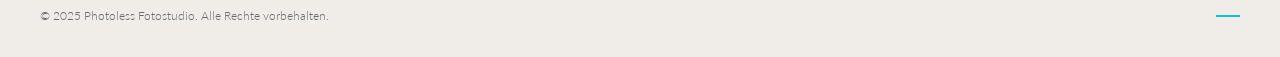
==== commit 72b2737d: "feat: real photos + contrast fix + fotoshooting gallery layout" ====
--- a/index.html
+++ b/index.html
@@ -128,10 +128,10 @@
       <a href="fotoshooting.html" class="btn--ghost" id="gallery-more">Alle Bilder</a>
     </div>
     <div class="gallery__grid">
-      <div class="gallery__item gallery__item--ph fade-in" aria-label="Portfolio Foto 1"></div>
-      <div class="gallery__item gallery__item--ph fade-in" aria-label="Portfolio Foto 2"></div>
-      <div class="gallery__item gallery__item--ph fade-in" aria-label="Portfolio Foto 3"></div>
-      <div class="gallery__item gallery__item--ph fade-in" aria-label="Portfolio Foto 4"></div>
+      <div class="gallery__item fade-in"><img src="assets/images/hochzeit/03.jpg" alt="Hochzeitsfotografie" loading="lazy"></div>
+      <div class="gallery__item fade-in"><img src="assets/images/einzeln/03.jpg" alt="Einzelshooting Portrait" loading="lazy"></div>
+      <div class="gallery__item fade-in"><img src="assets/images/familie/03.jpg" alt="Baby und Familie" loading="lazy"></div>
+      <div class="gallery__item fade-in"><img src="assets/images/paar/03.jpg" alt="Paarbilder" loading="lazy"></div>
     </div>
   </section>
 
--- a/css/variables.css
+++ b/css/variables.css
@@ -2,10 +2,10 @@
   /* Palette – Direction 1: Weiches Licht */
   --color-bg:      #FAFAF8;
   --color-surface: #F0EDE8;
-  --color-primary: #3D3D3D;   /* Charcoal – CTAs, headings */
+  --color-primary: #1A1A1A;   /* Charcoal – CTAs, headings */
   --color-accent:  #1ABFCF;   /* Cyan – logo echo, thin bars, hover */
-  --color-text:    #4A4A4A;
-  --color-muted:   #9A9A92;
+  --color-text:    #2C2C2C;
+  --color-muted:   #6A6A6A;
   --color-border:  #E6E2DC;
 
   /* Typography */
--- a/css/style.css
+++ b/css/style.css
@@ -140,7 +140,7 @@
 .hero__heading {
   font-family: var(--font-heading);
   font-size: 60px;
-  font-weight: 300;
+  font-weight: 400;
   line-height: 1.1;
   color: var(--color-primary);
 }
@@ -206,7 +206,7 @@
 .services__heading {
   font-family: var(--font-heading);
   font-size: 28px;
-  font-weight: 400;
+  font-weight: 600;
   color: var(--color-primary);
   margin-bottom: 14px;
   line-height: 1.2;
@@ -252,7 +252,7 @@
 .about__heading {
   font-family: var(--font-heading);
   font-size: 42px;
-  font-weight: 300;
+  font-weight: 400;
   line-height: 1.2;
   color: var(--color-primary);
   margin-bottom: 24px;
@@ -292,7 +292,7 @@
 .gallery__heading {
   font-family: var(--font-heading);
   font-size: 36px;
-  font-weight: 300;
+  font-weight: 400;
   color: var(--color-primary);
 }
 .gallery__grid {
@@ -339,7 +339,7 @@
 .cta-banner__heading {
   font-family: var(--font-heading);
   font-size: 48px;
-  font-weight: 300;
+  font-weight: 400;
   color: var(--color-bg);
   margin-bottom: var(--sp-md);
   line-height: 1.2;
@@ -473,3 +473,458 @@
   .about__heading { font-size: 32px; }
   .hero__body { max-width: 100%; }
 }
+
+
+/* ── PAGE HERO (inner pages) ── */
+.page-hero {
+  padding: var(--sp-xl) var(--sp-md) var(--sp-lg);
+  background: var(--color-surface);
+  border-bottom: 1px solid var(--color-border);
+  text-align: center;
+}
+.page-hero__inner { max-width: 700px; margin: 0 auto; }
+.page-hero__eyebrow {
+  font-family: var(--font-body);
+  font-size: 11px;
+  font-weight: 700;
+  letter-spacing: .22em;
+  text-transform: uppercase;
+  color: var(--color-accent);
+  margin-bottom: 20px;
+}
+.page-hero__heading {
+  font-family: var(--font-heading);
+  font-size: 52px;
+  font-weight: 400;
+  line-height: 1.12;
+  color: var(--color-primary);
+  margin-bottom: 20px;
+}
+.page-hero__heading em { font-style: italic; font-weight: 400; }
+.page-hero__body {
+  font-size: 17px;
+  font-weight: 300;
+  line-height: 1.8;
+  color: var(--color-muted);
+  margin-bottom: var(--sp-md);
+}
+
+/* ── PROCESS STEPS ── */
+.process {
+  padding: var(--sp-xl) var(--sp-md);
+  background: var(--color-bg);
+}
+.process__inner { max-width: var(--max-w); margin: 0 auto; }
+.process__label {
+  font-family: var(--font-body);
+  font-size: 11px;
+  font-weight: 700;
+  letter-spacing: .22em;
+  text-transform: uppercase;
+  color: var(--color-accent);
+  margin-bottom: 16px;
+}
+.process__heading {
+  font-family: var(--font-heading);
+  font-size: 38px;
+  font-weight: 400;
+  color: var(--color-primary);
+  margin-bottom: var(--sp-lg);
+  line-height: 1.2;
+}
+.process__steps {
+  display: grid;
+  grid-template-columns: repeat(3, 1fr);
+  gap: var(--sp-md);
+}
+.process__step {
+  padding: var(--sp-md) 0;
+  border-top: 2px solid var(--color-border);
+  position: relative;
+}
+.process__step::before {
+  content: '';
+  position: absolute;
+  top: -2px; left: 0;
+  width: 0;
+  height: 2px;
+  background: var(--color-accent);
+  transition: width 0.5s ease;
+}
+.process__step:hover::before { width: 48px; }
+.process__num {
+  font-family: var(--font-heading);
+  font-size: 42px;
+  font-weight: 300;
+  color: var(--color-border);
+  line-height: 1;
+  margin-bottom: 16px;
+}
+.process__step-heading {
+  font-family: var(--font-heading);
+  font-size: 24px;
+  font-weight: 400;
+  color: var(--color-primary);
+  margin-bottom: 12px;
+}
+.process__step-body {
+  font-size: 14px;
+  font-weight: 300;
+  line-height: 1.8;
+  color: var(--color-muted);
+}
+
+/* ── SHOOTING TYPES ── */
+.types { padding: var(--sp-xl) var(--sp-md); }
+.types__inner { max-width: var(--max-w); margin: 0 auto; }
+.types__grid {
+  display: grid;
+  grid-template-columns: repeat(2, 1fr);
+  gap: var(--sp-md);
+}
+.type-card {
+  display: grid;
+  grid-template-columns: 1fr 1fr;
+  overflow: hidden;
+  border: 1px solid var(--color-border);
+  border-radius: var(--radius);
+  transition: box-shadow 0.3s ease;
+}
+.type-card:nth-child(even) { direction: rtl; }
+.type-card:nth-child(even) .type-card__text { direction: ltr; }
+.type-card:hover { box-shadow: 0 8px 32px rgba(0,0,0,.08); }
+.type-card__image {
+  background: linear-gradient(145deg, var(--color-surface), var(--color-border));
+  min-height: 280px;
+}
+.type-card__text {
+  padding: 48px 36px;
+  display: flex;
+  flex-direction: column;
+  justify-content: center;
+  gap: 14px;
+}
+.type-card__heading {
+  font-family: var(--font-heading);
+  font-size: 30px;
+  font-weight: 500;
+  color: var(--color-primary);
+  line-height: 1.2;
+}
+.type-card__body {
+  font-size: 14px;
+  font-weight: 300;
+  line-height: 1.8;
+  color: var(--color-muted);
+}
+.type-card__link {
+  font-size: 11px;
+  font-weight: 700;
+  letter-spacing: .12em;
+  text-transform: uppercase;
+  color: var(--color-primary);
+  border-bottom: 1px solid var(--color-border);
+  padding-bottom: 2px;
+  align-self: flex-start;
+  transition: var(--transition);
+}
+.type-card__link:hover { border-color: var(--color-accent); color: var(--color-accent); }
+
+/* ── FIRMEN SERVICES ── */
+.biz-services {
+  padding: var(--sp-xl) var(--sp-md);
+  background: var(--color-bg);
+}
+.biz-services__inner { max-width: var(--max-w); margin: 0 auto; }
+.biz-services__grid {
+  display: grid;
+  grid-template-columns: repeat(2, 1fr);
+  gap: 1px;
+  background: var(--color-border);
+  border: 1px solid var(--color-border);
+  border-radius: var(--radius);
+  overflow: hidden;
+  margin-top: var(--sp-lg);
+}
+.biz-card {
+  background: var(--color-bg);
+  padding: 44px 40px;
+  transition: background 0.25s ease;
+}
+.biz-card:hover { background: var(--color-surface); }
+.biz-card__bar {
+  width: 28px;
+  height: 2px;
+  background: var(--color-accent);
+  margin-bottom: 20px;
+  transition: width 0.3s ease;
+}
+.biz-card:hover .biz-card__bar { width: 44px; }
+.biz-card__heading {
+  font-family: var(--font-heading);
+  font-size: 26px;
+  font-weight: 400;
+  color: var(--color-primary);
+  margin-bottom: 12px;
+}
+.biz-card__body {
+  font-size: 14px;
+  font-weight: 300;
+  line-height: 1.8;
+  color: var(--color-muted);
+}
+
+/* ── TRUST STRIP ── */
+.trust {
+  padding: var(--sp-lg) var(--sp-md);
+  background: var(--color-surface);
+  border-top: 1px solid var(--color-border);
+  border-bottom: 1px solid var(--color-border);
+}
+.trust__inner {
+  max-width: var(--max-w);
+  margin: 0 auto;
+  display: grid;
+  grid-template-columns: repeat(3, 1fr);
+  gap: var(--sp-lg);
+  text-align: center;
+}
+.trust__num {
+  font-family: var(--font-heading);
+  font-size: 52px;
+  font-weight: 300;
+  color: var(--color-primary);
+  line-height: 1;
+  margin-bottom: 8px;
+}
+.trust__label {
+  font-size: 13px;
+  font-weight: 400;
+  letter-spacing: .04em;
+  color: var(--color-muted);
+}
+
+/* ── SCHULEN PROCESS ── */
+.schulen-include {
+  padding: var(--sp-xl) var(--sp-md);
+  background: var(--color-surface);
+}
+.schulen-include__inner { max-width: var(--max-w); margin: 0 auto; }
+.include-list {
+  display: grid;
+  grid-template-columns: repeat(3, 1fr);
+  gap: var(--sp-md);
+  margin-top: var(--sp-lg);
+}
+.include-item {
+  padding: var(--sp-md);
+  background: var(--color-bg);
+  border: 1px solid var(--color-border);
+  border-radius: var(--radius);
+}
+.include-item__icon {
+  width: 8px;
+  height: 8px;
+  border-radius: 50%;
+  background: var(--color-accent);
+  margin-bottom: 16px;
+}
+.include-item__heading {
+  font-family: var(--font-heading);
+  font-size: 22px;
+  font-weight: 400;
+  color: var(--color-primary);
+  margin-bottom: 10px;
+}
+.include-item__body {
+  font-size: 14px;
+  font-weight: 300;
+  line-height: 1.8;
+  color: var(--color-muted);
+}
+
+/* ── CONTACT ── */
+.contact-section {
+  padding: var(--sp-xl) var(--sp-md);
+}
+.contact-grid {
+  max-width: var(--max-w);
+  margin: 0 auto;
+  display: grid;
+  grid-template-columns: 3fr 2fr;
+  gap: var(--sp-xl);
+}
+.form-group {
+  display: flex;
+  flex-direction: column;
+  gap: 8px;
+  margin-bottom: var(--sp-sm);
+}
+.form-group label {
+  font-size: 11px;
+  font-weight: 700;
+  letter-spacing: .12em;
+  text-transform: uppercase;
+  color: var(--color-muted);
+}
+.form-group input,
+.form-group select,
+.form-group textarea {
+  font-family: var(--font-body);
+  font-size: 15px;
+  font-weight: 300;
+  color: var(--color-text);
+  background: var(--color-bg);
+  border: 1px solid var(--color-border);
+  border-radius: var(--radius);
+  padding: 12px 16px;
+  transition: border-color 0.2s ease;
+  outline: none;
+  width: 100%;
+}
+.form-group input:focus,
+.form-group select:focus,
+.form-group textarea:focus {
+  border-color: var(--color-accent);
+}
+.form-group textarea { resize: vertical; min-height: 140px; }
+.form-row {
+  display: grid;
+  grid-template-columns: 1fr 1fr;
+  gap: var(--sp-sm);
+}
+.contact-info {
+  padding: var(--sp-lg) 0;
+}
+.contact-info__heading {
+  font-family: var(--font-heading);
+  font-size: 28px;
+  font-weight: 300;
+  color: var(--color-primary);
+  margin-bottom: var(--sp-md);
+}
+.contact-detail {
+  margin-bottom: var(--sp-md);
+}
+.contact-detail__label {
+  font-size: 11px;
+  font-weight: 700;
+  letter-spacing: .15em;
+  text-transform: uppercase;
+  color: var(--color-accent);
+  margin-bottom: 6px;
+}
+.contact-detail__value {
+  font-size: 15px;
+  font-weight: 300;
+  line-height: 1.8;
+  color: var(--color-text);
+  font-style: normal;
+}
+.contact-detail__value a {
+  color: var(--color-primary);
+  border-bottom: 1px solid var(--color-border);
+  transition: var(--transition);
+}
+.contact-detail__value a:hover { border-color: var(--color-accent); }
+
+/* ── RESPONSIVE INNER PAGES ── */
+@media (max-width: 768px) {
+  .page-hero__heading { font-size: 36px; }
+  .process__steps { grid-template-columns: 1fr; }
+  .types__grid { grid-template-columns: 1fr; }
+  .type-card { grid-template-columns: 1fr; direction: ltr !important; }
+  .type-card:nth-child(even) { direction: ltr; }
+  .biz-services__grid { grid-template-columns: 1fr; }
+  .trust__inner { grid-template-columns: 1fr; gap: var(--sp-md); }
+  .include-list { grid-template-columns: 1fr; }
+  .contact-grid { grid-template-columns: 1fr; }
+  .form-row { grid-template-columns: 1fr; }
+}
+
+/* ── TYPE SECTIONS (fotoshooting page gallery layout) ── */
+.type-sections { padding: var(--sp-xl) var(--sp-md); }
+.type-sections__inner { max-width: var(--max-w); margin: 0 auto; }
+
+.type-section {
+  display: grid;
+  grid-template-columns: 260px 1fr;
+  gap: 56px;
+  align-items: start;
+  padding-bottom: var(--sp-xl);
+  border-bottom: 1px solid var(--color-border);
+  margin-bottom: var(--sp-xl);
+}
+.type-section:last-child { border-bottom: none; margin-bottom: 0; padding-bottom: 0; }
+
+.type-section__sidebar {
+  position: sticky;
+  top: calc(var(--nav-h) + 32px);
+}
+.type-section__bar {
+  width: 28px;
+  height: 2px;
+  background: var(--color-accent);
+  margin-bottom: 20px;
+}
+.type-section__heading {
+  font-family: var(--font-heading);
+  font-size: 36px;
+  font-weight: 500;
+  color: var(--color-primary);
+  margin-bottom: 16px;
+  line-height: 1.15;
+}
+.type-section__body {
+  font-size: 14px;
+  font-weight: 300;
+  line-height: 1.85;
+  color: var(--color-muted);
+  margin-bottom: 24px;
+}
+.type-section__link {
+  font-size: 11px;
+  font-weight: 700;
+  letter-spacing: .14em;
+  text-transform: uppercase;
+  color: var(--color-primary);
+  border-bottom: 1px solid var(--color-border);
+  padding-bottom: 3px;
+  transition: var(--transition);
+}
+.type-section__link:hover { border-color: var(--color-accent); color: var(--color-accent); }
+
+.type-gallery {
+  display: grid;
+  grid-template-columns: repeat(3, 1fr);
+  gap: 10px;
+}
+.type-gallery img {
+  width: 100%;
+  aspect-ratio: 3/4;
+  object-fit: cover;
+  object-position: center top;
+  border-radius: var(--radius);
+  transition: transform 0.5s ease;
+}
+.type-gallery a { overflow: hidden; border-radius: var(--radius); display: block; }
+.type-gallery a:hover img { transform: scale(1.04); }
+.type-gallery--wide { grid-template-columns: repeat(3, 1fr); }
+
+/* homepage gallery — real images */
+.gallery__item img {
+  width: 100%;
+  height: 100%;
+  object-fit: cover;
+  object-position: center top;
+  transition: transform 0.6s ease;
+}
+
+@media (max-width: 900px) {
+  .type-section { grid-template-columns: 1fr; }
+  .type-section__sidebar { position: static; }
+  .type-gallery { grid-template-columns: repeat(2, 1fr); }
+}
+@media (max-width: 640px) {
+  .type-gallery { grid-template-columns: repeat(2, 1fr); }
+}
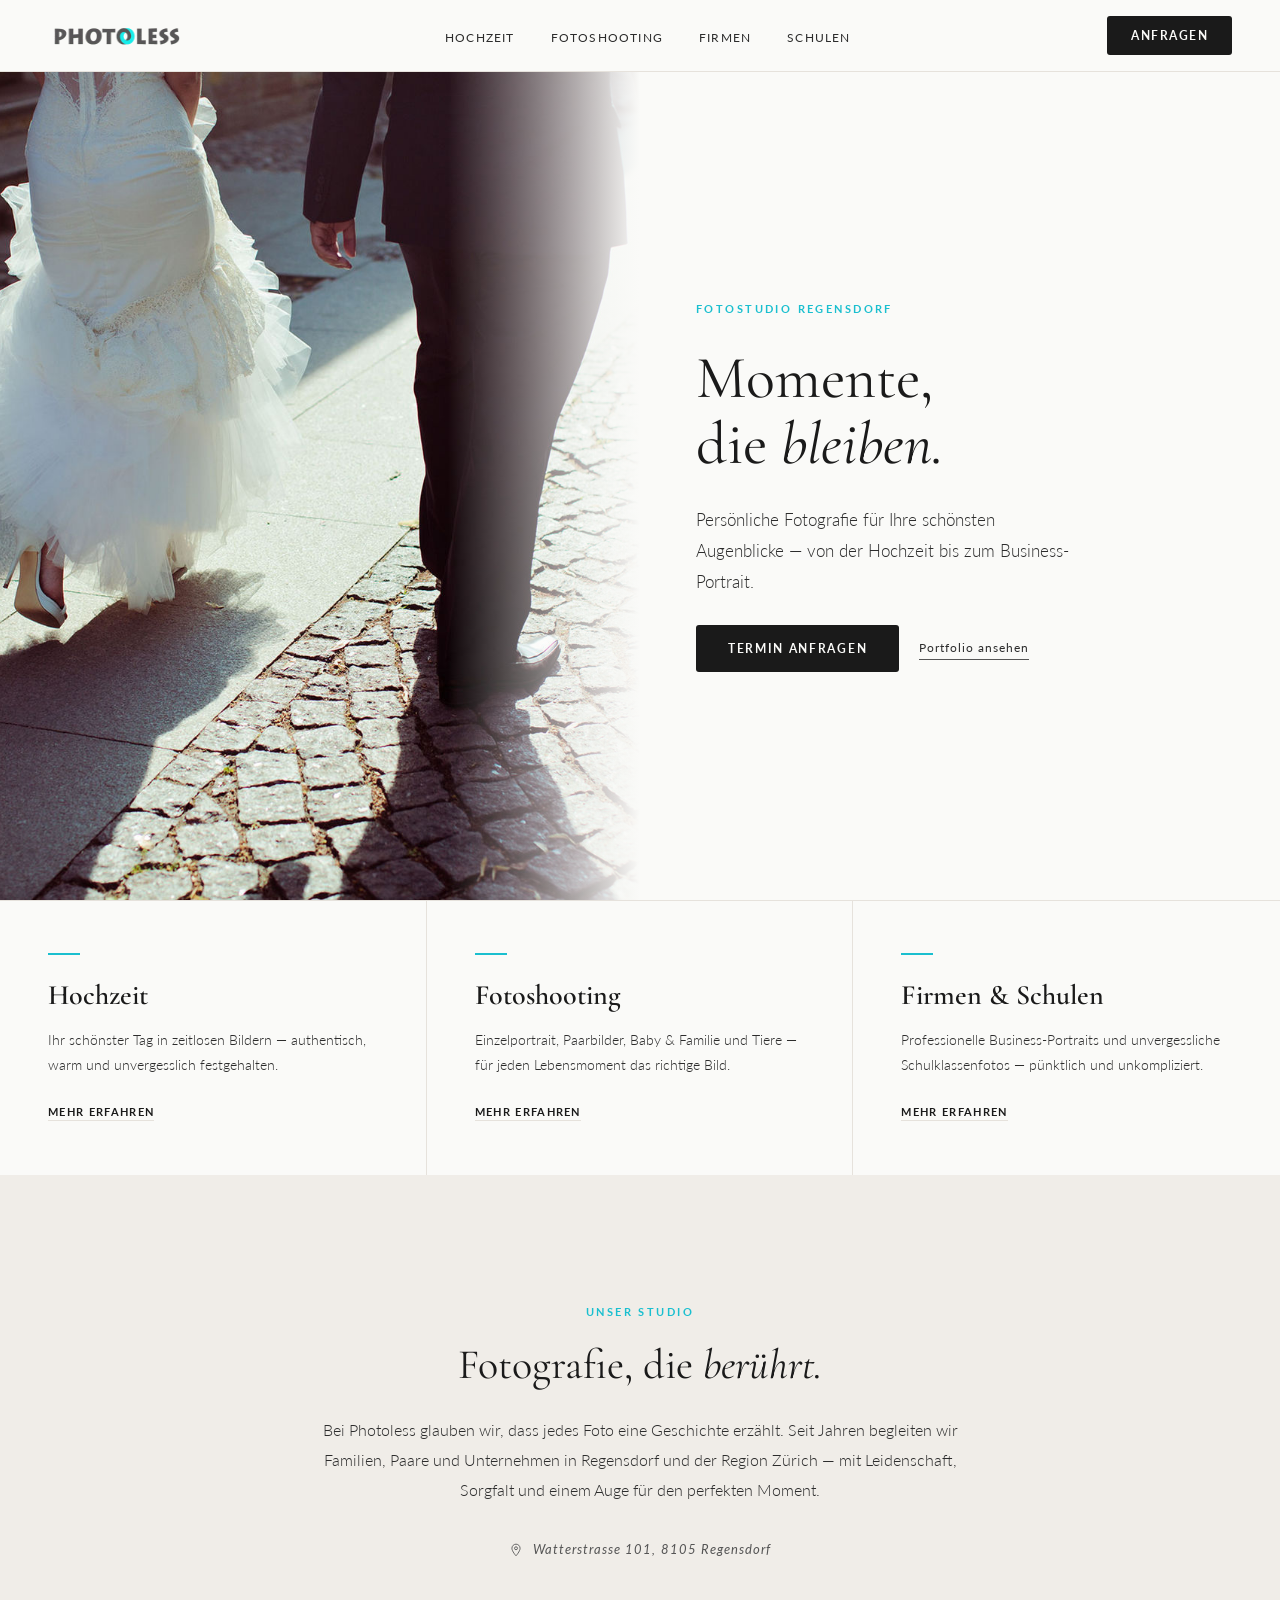
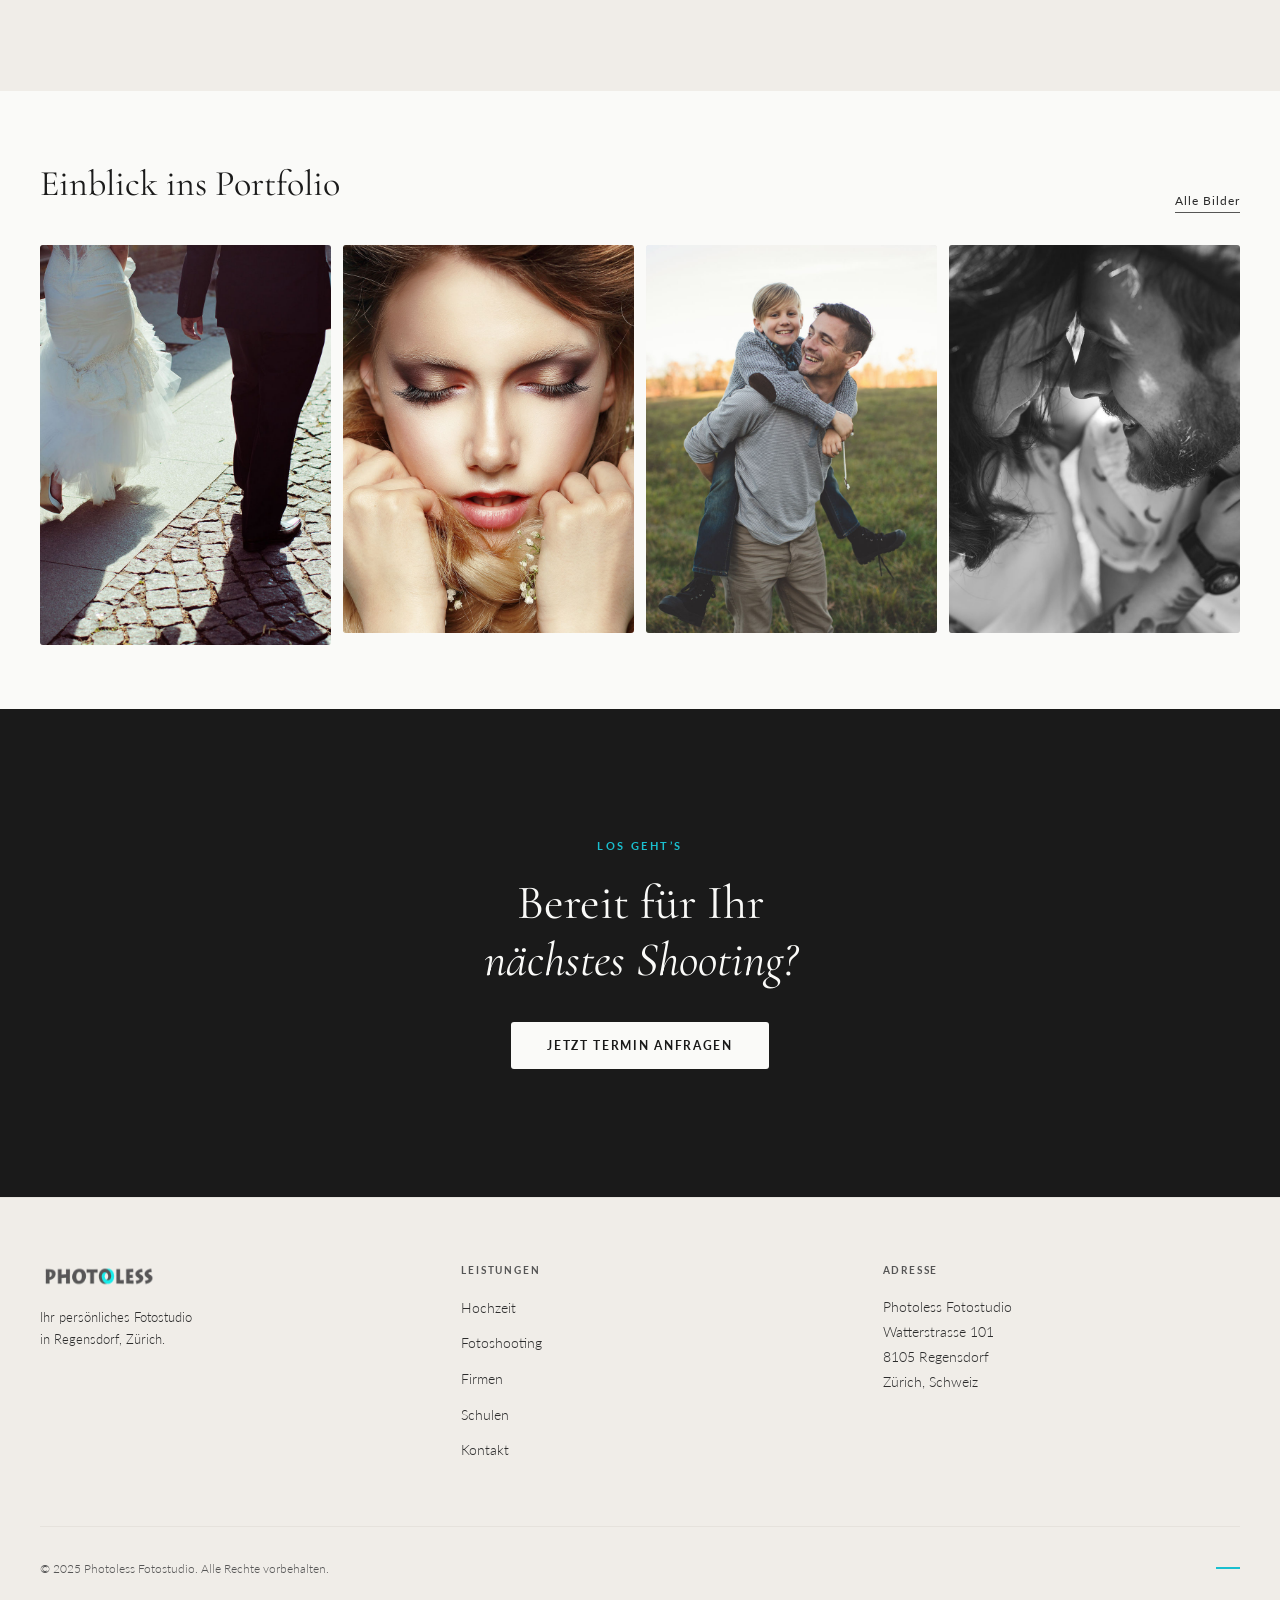
==== commit f515c7d8: "feat: hero photo + firmen gallery section" ====
--- a/index.html
+++ b/index.html
@@ -49,7 +49,7 @@
   <!-- ── HERO ─────────────────────────────────── -->
   <section class="hero" aria-label="Willkommen bei Photoless">
     <div class="hero__image">
-      <!-- Echte Fotos: assets/images/hero.jpg -->
+      <img src="assets/images/hochzeit/03.jpg" alt="Hochzeitsfotografie Regensdorf — Photoless" loading="eager">
     </div>
     <div class="hero__text">
       <p class="hero__eyebrow fade-in">Fotostudio Regensdorf</p>
--- a/css/variables.css
+++ b/css/variables.css
@@ -5,7 +5,7 @@
   --color-primary: #1A1A1A;   /* Charcoal – CTAs, headings */
   --color-accent:  #1ABFCF;   /* Cyan – logo echo, thin bars, hover */
   --color-text:    #2C2C2C;
-  --color-muted:   #6A6A6A;
+  --color-muted:   #555555;
   --color-border:  #E6E2DC;
 
   /* Typography */
--- a/css/style.css
+++ b/css/style.css
@@ -426,6 +426,7 @@
 }
 
 /* ── MOBILE ── */
+.nav__mobile { display: none; } /* hidden on desktop — shown via media query below */
 @media (max-width: 1024px) {
   .nav { padding: 0 24px; }
   .nav__links { display: none; }
@@ -928,3 +929,43 @@
 @media (max-width: 640px) {
   .type-gallery { grid-template-columns: repeat(2, 1fr); }
 }
+
+/* ── CONTRAST OVERRIDES: body copy uses full --color-text ── */
+.hero__body,
+.services__body,
+.process__step-body,
+.type-card__body,
+.biz-card__body,
+.include-item__body,
+.type-section__body,
+.footer__tagline,
+.contact-detail__value {
+  color: var(--color-text);
+}
+
+/* Process numbers — pure decorative, near-invisible */
+.process__num {
+  color: rgba(26, 26, 26, 0.10);
+  font-weight: 300;
+}
+
+/* Step headings — noticeably bolder */
+.process__step-heading {
+  font-weight: 600 !important;
+  font-size: 26px;
+}
+
+/* Service headings bolder */
+.services__heading { font-weight: 600 !important; }
+.biz-card__heading { font-weight: 500; }
+.include-item__heading { font-weight: 500; }
+.type-section__heading { font-weight: 600 !important; }
+
+/* process section heading */
+.process__heading { font-weight: 500 !important; }
+
+/* Hero body — slightly larger and darker */
+.hero__body { font-size: 17px; }
+
+/* Page hero body */
+.page-hero__body { color: var(--color-text) !important; font-size: 17px; }
